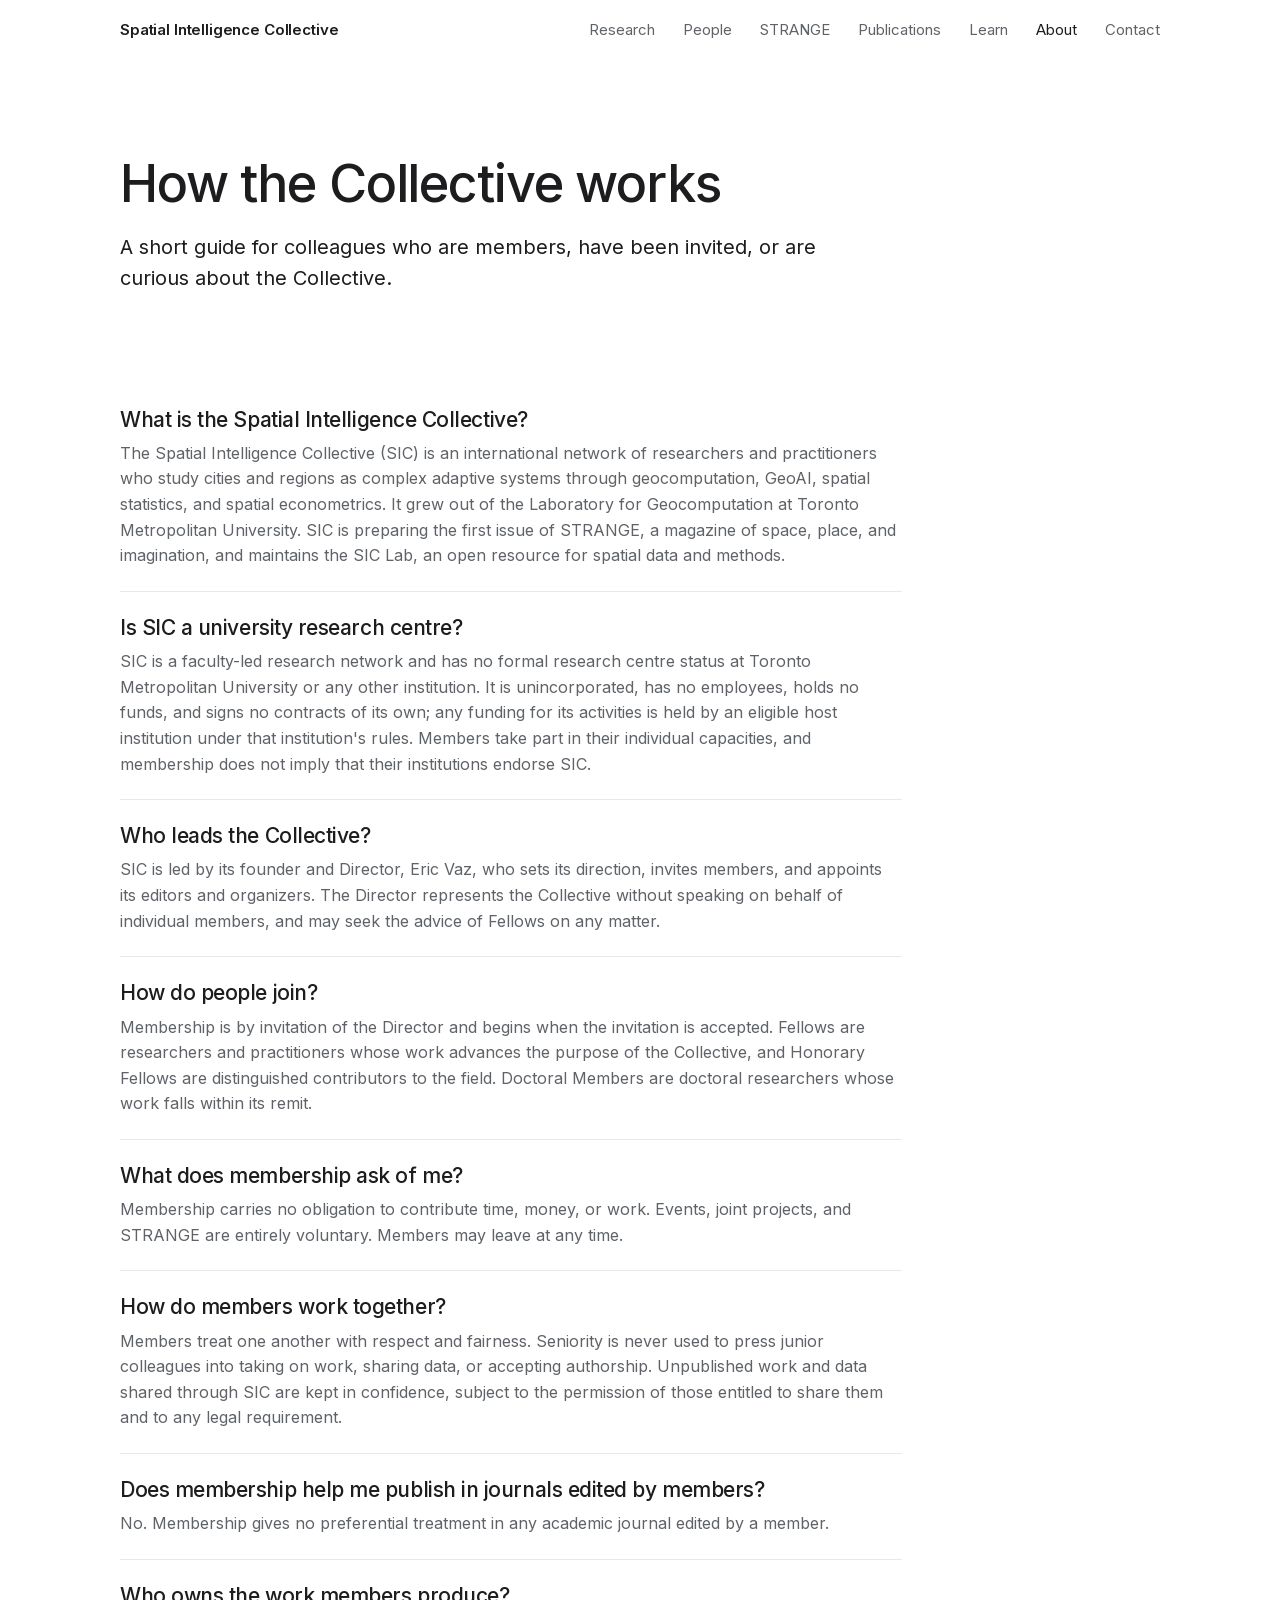
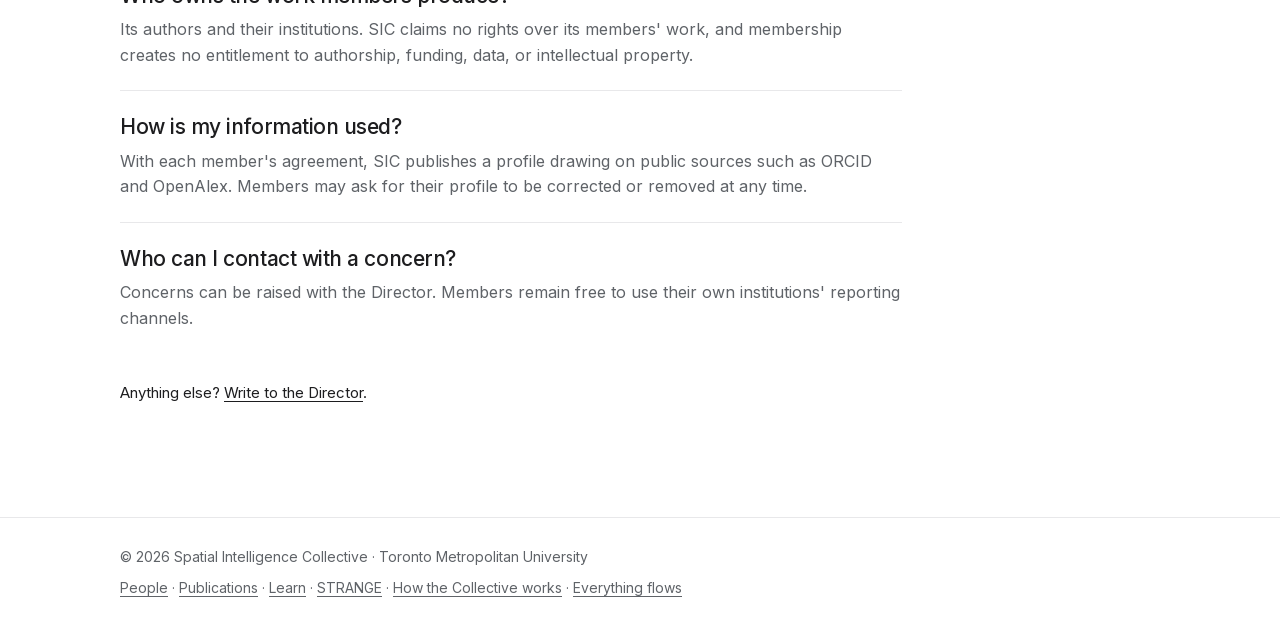
==== about/index.html @ e994dbe5 "FAQ: drop the line on STRANGE editors' own submissions" ====
<!doctype html>
<html lang="en">
<head>
<meta charset="utf-8">
<meta name="viewport" content="width=device-width,initial-scale=1,viewport-fit=cover">
<title>How the Collective works · Spatial Intelligence Collective</title>
<meta name="description" content="What the Spatial Intelligence Collective is, who leads it, how members join, and what membership does and does not ask.">
<link rel="canonical" href="https://spatialintelligence.network/about/">
<meta property="og:title" content="How the Collective works · Spatial Intelligence Collective">
<meta property="og:description" content="What the Spatial Intelligence Collective is, who leads it, how members join, and what membership does and does not ask.">
<meta property="og:type" content="website">
<meta property="og:url" content="https://spatialintelligence.network/about/">
<meta property="og:image" content="https://spatialintelligence.network/assets/art/og-sic.jpg">
<meta name="theme-color" content="#ffffff">
<link rel="preload" href="../assets/fonts/inter-latin.woff2" as="font" type="font/woff2" crossorigin>
<link rel="stylesheet" href="../assets/css/site.css?v=13">
<link rel="icon" href="data:image/svg+xml,<svg xmlns='http://www.w3.org/2000/svg' viewBox='0 0 32 32'><circle cx='16' cy='16' r='4' fill='%23111'/><circle cx='6' cy='7' r='2' fill='%23111'/><circle cx='26' cy='9' r='2' fill='%23111'/><circle cx='8' cy='26' r='2' fill='%23111'/><circle cx='25' cy='25' r='2' fill='%23111'/><g stroke='%23111' stroke-width='1' fill='none'><path d='M16 16 6 7M16 16l10-7M16 16 8 26M16 16l9 9'/></g></svg>">
<script type="application/ld+json">{"@context": "https://schema.org", "@type": "FAQPage", "url": "https://spatialintelligence.network/about/", "mainEntity": [{"@type": "Question", "name": "What is the Spatial Intelligence Collective?", "acceptedAnswer": {"@type": "Answer", "text": "The Spatial Intelligence Collective (SIC) is an international network of researchers and practitioners who study cities and regions as complex adaptive systems through geocomputation, GeoAI, spatial statistics, and spatial econometrics. It grew out of the Laboratory for Geocomputation at Toronto Metropolitan University. SIC is preparing the first issue of STRANGE, a magazine of space, place, and imagination, and maintains the SIC Lab, an open resource for spatial data and methods."}}, {"@type": "Question", "name": "Is SIC a university research centre?", "acceptedAnswer": {"@type": "Answer", "text": "SIC is a faculty-led research network and has no formal research centre status at Toronto Metropolitan University or any other institution. It is unincorporated, has no employees, holds no funds, and signs no contracts of its own; any funding for its activities is held by an eligible host institution under that institution's rules. Members take part in their individual capacities, and membership does not imply that their institutions endorse SIC."}}, {"@type": "Question", "name": "Who leads the Collective?", "acceptedAnswer": {"@type": "Answer", "text": "SIC is led by its founder and Director, Eric Vaz, who sets its direction, invites members, and appoints its editors and organizers. The Director represents the Collective without speaking on behalf of individual members, and may seek the advice of Fellows on any matter."}}, {"@type": "Question", "name": "How do people join?", "acceptedAnswer": {"@type": "Answer", "text": "Membership is by invitation of the Director and begins when the invitation is accepted. Fellows are researchers and practitioners whose work advances the purpose of the Collective, and Honorary Fellows are distinguished contributors to the field. Doctoral Members are doctoral researchers whose work falls within its remit."}}, {"@type": "Question", "name": "What does membership ask of me?", "acceptedAnswer": {"@type": "Answer", "text": "Membership carries no obligation to contribute time, money, or work. Events, joint projects, and STRANGE are entirely voluntary. Members may leave at any time."}}, {"@type": "Question", "name": "How do members work together?", "acceptedAnswer": {"@type": "Answer", "text": "Members treat one another with respect and fairness. Seniority is never used to press junior colleagues into taking on work, sharing data, or accepting authorship. Unpublished work and data shared through SIC are kept in confidence, subject to the permission of those entitled to share them and to any legal requirement."}}, {"@type": "Question", "name": "Does membership help me publish in journals edited by members?", "acceptedAnswer": {"@type": "Answer", "text": "No. Membership gives no preferential treatment in any academic journal edited by a member."}}, {"@type": "Question", "name": "Who owns the work members produce?", "acceptedAnswer": {"@type": "Answer", "text": "Its authors and their institutions. SIC claims no rights over its members' work, and membership creates no entitlement to authorship, funding, data, or intellectual property."}}, {"@type": "Question", "name": "How is my information used?", "acceptedAnswer": {"@type": "Answer", "text": "With each member's agreement, SIC publishes a profile drawing on public sources such as ORCID and OpenAlex. Members may ask for their profile to be corrected or removed at any time."}}, {"@type": "Question", "name": "Who can I contact with a concern?", "acceptedAnswer": {"@type": "Answer", "text": "Concerns can be raised with the Director. Members remain free to use their own institutions' reporting channels."}}]}</script>
</head>
<body>
<a class="skip" href="#main">Skip to content</a>

<header class="hdr">
  <div class="wrap">
    <a class="brand" href="../">Spatial Intelligence Collective</a>
    <button class="menu" aria-expanded="false" aria-controls="nav">Menu</button>
    <nav class="nav" id="nav" aria-label="Main">
      <a href="../#research">Research</a>
      <a href="../people/">People</a>
      <a href="../strange/">STRANGE</a>
      <a href="../publications/">Publications</a>
      <a href="../learn/">Learn</a>
      <a href="../about/" aria-current="page">About</a>
      <a href="../#contact">Contact</a>
    </nav>
  </div>
</header>

<main id="main">
<section class="page-head">
  <div class="wrap">
    <h1>How the Collective works</h1>
    <p class="lede">A short guide for colleagues who are members, have been invited, or are curious about the Collective.</p>
  </div>
</section>

<section id="faq">
  <div class="wrap faq"><div class="qa"><h2>What is the Spatial Intelligence Collective?</h2><p>The Spatial Intelligence Collective (SIC) is an international network of researchers and practitioners who study cities and regions as complex adaptive systems through geocomputation, GeoAI, spatial statistics, and spatial econometrics. It grew out of the Laboratory for Geocomputation at Toronto Metropolitan University. SIC is preparing the first issue of STRANGE, a magazine of space, place, and imagination, and maintains the SIC Lab, an open resource for spatial data and methods.</p></div><div class="qa"><h2>Is SIC a university research centre?</h2><p>SIC is a faculty-led research network and has no formal research centre status at Toronto Metropolitan University or any other institution. It is unincorporated, has no employees, holds no funds, and signs no contracts of its own; any funding for its activities is held by an eligible host institution under that institution&#x27;s rules. Members take part in their individual capacities, and membership does not imply that their institutions endorse SIC.</p></div><div class="qa"><h2>Who leads the Collective?</h2><p>SIC is led by its founder and Director, Eric Vaz, who sets its direction, invites members, and appoints its editors and organizers. The Director represents the Collective without speaking on behalf of individual members, and may seek the advice of Fellows on any matter.</p></div><div class="qa"><h2>How do people join?</h2><p>Membership is by invitation of the Director and begins when the invitation is accepted. Fellows are researchers and practitioners whose work advances the purpose of the Collective, and Honorary Fellows are distinguished contributors to the field. Doctoral Members are doctoral researchers whose work falls within its remit.</p></div><div class="qa"><h2>What does membership ask of me?</h2><p>Membership carries no obligation to contribute time, money, or work. Events, joint projects, and STRANGE are entirely voluntary. Members may leave at any time.</p></div><div class="qa"><h2>How do members work together?</h2><p>Members treat one another with respect and fairness. Seniority is never used to press junior colleagues into taking on work, sharing data, or accepting authorship. Unpublished work and data shared through SIC are kept in confidence, subject to the permission of those entitled to share them and to any legal requirement.</p></div><div class="qa"><h2>Does membership help me publish in journals edited by members?</h2><p>No. Membership gives no preferential treatment in any academic journal edited by a member.</p></div><div class="qa"><h2>Who owns the work members produce?</h2><p>Its authors and their institutions. SIC claims no rights over its members&#x27; work, and membership creates no entitlement to authorship, funding, data, or intellectual property.</p></div><div class="qa"><h2>How is my information used?</h2><p>With each member&#x27;s agreement, SIC publishes a profile drawing on public sources such as ORCID and OpenAlex. Members may ask for their profile to be corrected or removed at any time.</p></div><div class="qa"><h2>Who can I contact with a concern?</h2><p>Concerns can be raised with the Director. Members remain free to use their own institutions&#x27; reporting channels.</p></div>
    <p class="more">Anything else? <a href="mailto:evaz@torontomu.ca?subject=Spatial%20Intelligence%20Collective">Write to the Director</a>.</p>
  </div>
</section>
</main>

<footer class="ftr">
  <div class="wrap">
    <span>© <span id="yr">2026</span> Spatial Intelligence Collective · Toronto Metropolitan University</span>
    <span><a href="../people/">People</a> · <a href="../publications/">Publications</a> · <a href="../learn/">Learn</a> · <a href="../strange/">STRANGE</a> · <a href="../about/">How the Collective works</a> · <a href="../#flows">Everything flows</a></span>
  </div>
</footer>

<script>
document.getElementById('yr').textContent = new Date().getFullYear();
var m=document.querySelector('.menu'), nv=document.getElementById('nav'), h=document.querySelector('.hdr');
m.addEventListener('click',function(){var o=nv.classList.toggle('open');m.setAttribute('aria-expanded',o);m.textContent=o?'Close':'Menu';});
window.addEventListener('scroll',function(){h.classList.toggle('scrolled',window.scrollY>8);},{passive:true});
</script>
</body>
</html>
---- assets/css/site.css ----
/* Spatial Intelligence Collective · site styles (2026) */
@font-face{font-family:Inter;font-style:normal;font-weight:200 800;font-display:swap;
  src:url(../fonts/inter-latin.woff2) format('woff2');
  unicode-range:U+0000-00FF,U+0131,U+0152-0153,U+02BB-02BC,U+02C6,U+02DA,U+02DC,U+0304,U+0308,U+0329,U+2000-206F,U+20AC,U+2122,U+2191,U+2193,U+2212,U+2215,U+FEFF,U+FFFD}
@font-face{font-family:Inter;font-style:normal;font-weight:200 800;font-display:swap;
  src:url(../fonts/inter-latin-ext.woff2) format('woff2');
  unicode-range:U+0100-02BA,U+02BD-02C5,U+02C7-02CC,U+02CE-02D7,U+02DD-02FF,U+0304,U+0308,U+0329,U+1D00-1DBF,U+1E00-1E9F,U+1EF2-1EFF,U+2020,U+20A0-20AB,U+20AD-20C0,U+2113,U+2C60-2C7F,U+A720-A7FF}

:root{
  --bg:#fff; --ink:#1d1d1f; --muted:#5f6368; --rule:#e8e8ea; --soft:#f6f6f7;
  --paper:#f6e7cb;               /* STRANGE cover paper, used once */
  --wrap:1120px; --gutter:20px;
  --step:clamp(56px,9vw,112px);  /* vertical rhythm between sections */
}
*{box-sizing:border-box}
html{-webkit-text-size-adjust:100%;scroll-behavior:smooth;scroll-padding-top:72px}
@media (prefers-reduced-motion:reduce){html{scroll-behavior:auto}}
body{margin:0;background:var(--bg);color:var(--ink);
  font:400 17px/1.6 Inter,system-ui,-apple-system,"Segoe UI",Arial,sans-serif;
  font-feature-settings:"cv11","ss01";-webkit-font-smoothing:antialiased;text-rendering:optimizeLegibility}
img{max-width:100%;height:auto;display:block}
a{color:inherit;text-decoration-thickness:1px;text-underline-offset:3px}
a:hover{text-decoration-color:var(--muted)}
:focus-visible{outline:2px solid var(--ink);outline-offset:3px;border-radius:2px}
.wrap{max-width:var(--wrap);margin:0 auto;padding:0 var(--gutter)}
@media (min-width:760px){:root{--gutter:40px}}
.skip{position:absolute;left:-9999px}
.skip:focus{left:var(--gutter);top:12px;background:#fff;padding:8px 12px;z-index:20}

/* header */
.hdr{position:sticky;top:0;z-index:10;background:rgba(255,255,255,.88);
  -webkit-backdrop-filter:saturate(1.4) blur(12px);backdrop-filter:saturate(1.4) blur(12px);
  border-bottom:1px solid transparent;transition:border-color .2s}
.hdr.scrolled{border-bottom-color:var(--rule)}
.hdr .wrap{display:flex;align-items:center;justify-content:space-between;height:60px}
.brand{font-weight:600;font-size:15px;letter-spacing:-.01em;text-decoration:none;white-space:nowrap}
.nav{display:flex;gap:28px;font-size:15px}
.nav a{text-decoration:none;color:var(--muted)}
.nav a:hover,.nav a[aria-current]{color:var(--ink)}
.menu{display:none;background:none;border:0;font:inherit;font-size:15px;padding:8px 0;color:var(--ink);cursor:pointer}
@media (max-width:759px){
  .menu{display:block}
  .nav{display:none;position:absolute;left:0;right:0;top:60px;background:#fff;
    flex-direction:column;gap:0;padding:8px var(--gutter) 16px;border-bottom:1px solid var(--rule)}
  .nav.open{display:flex}
  .nav a{padding:12px 0;font-size:17px;color:var(--ink);border-top:1px solid var(--rule)}
  .nav a:first-child{border-top:0}
}

/* sections */
section{padding:var(--step) 0 0}
.label{margin:0 0 20px;font-size:13px;font-weight:500;color:var(--muted);letter-spacing:.01em}
h1,h2,h3{font-weight:500;letter-spacing:-.022em;margin:0}
h2{font-size:clamp(26px,4vw,34px);line-height:1.15;margin-bottom:28px;max-width:22ch}
.lede{font-size:clamp(17px,2.2vw,20px);line-height:1.55;color:var(--ink);max-width:38em;margin:0}
.muted{color:var(--muted)}

/* intro */
.intro{padding-top:clamp(48px,10vw,120px)}
.intro h1{font-size:clamp(36px,7vw,64px);line-height:1.04;max-width:14ch;margin-bottom:24px}
.intro .lede{color:var(--muted)}
.facts{display:flex;flex-wrap:wrap;gap:8px 28px;margin:28px 0 0;padding:0;list-style:none;font-size:15px}
.facts b{font-weight:600}
.cta{display:flex;flex-wrap:wrap;gap:12px;margin-top:32px}
.btn{display:inline-block;padding:11px 18px;border:1px solid var(--ink);border-radius:999px;
  font-size:15px;text-decoration:none;line-height:1}
.btn.solid{background:var(--ink);color:#fff}
.btn:hover{opacity:.82}

/* rows: label column + text column */
.rows{border-top:1px solid var(--rule);margin:0;padding:0;list-style:none}
.rows>li{border-bottom:1px solid var(--rule);padding:18px 0;display:grid;gap:4px}
.rows .k{font-weight:500}
.rows .v{color:var(--muted);margin:0}
.rows a.row{text-decoration:none;display:grid;gap:4px}
.rows a.row:hover .k{text-decoration:underline;text-underline-offset:3px}
.tag{display:inline-block;margin-left:8px;font-size:12px;font-weight:500;color:var(--muted);
  border:1px solid var(--rule);border-radius:999px;padding:1px 8px;vertical-align:2px}
@media (min-width:760px){
  .rows>li,.rows a.row{grid-template-columns:minmax(180px,1fr) 2fr;gap:24px;align-items:baseline}
  .rows a.row{grid-column:1/-1}
}
.more{margin:20px 0 0;font-size:15px}

/* dated rows (work, news, data) */
.dated>li{grid-template-columns:56px 1fr}
.dated .y{color:var(--muted);font-variant-numeric:tabular-nums;font-size:15px;padding-top:1px}
.dated .meta{display:block;color:var(--muted);font-size:15px;margin-top:2px}
@media (min-width:760px){.dated>li{grid-template-columns:72px 1fr}}

/* people */
.reach{margin:-8px 0 16px}
.reach-lede{color:var(--muted);font-size:clamp(16px,2vw,18px);margin:0 0 40px}
.group{margin:0 0 24px}
.group:last-child{margin-bottom:0}
.group h3{font-size:15px;font-weight:500;color:var(--muted);margin:0 0 12px;letter-spacing:0}
.people{display:grid;grid-template-columns:1fr;gap:0;margin:0;padding:0;list-style:none;border-top:1px solid var(--rule)}
.people li{padding:14px 0;border-bottom:1px solid var(--rule)}
.people .n{font-weight:500;display:block}
.people .a{color:var(--muted);font-size:15px;display:block}
.people .d{color:var(--muted);font-size:15px;display:block;margin-top:6px;max-width:36em}
@media (min-width:640px){.people.cols{grid-template-columns:1fr 1fr;column-gap:32px}}
@media (min-width:1000px){.people.cols{grid-template-columns:1fr 1fr 1fr}}
.s-body{container-type:inline-size}
@container (min-width:480px){.people.cols2{grid-template-columns:1fr 1fr;column-gap:28px}}

/* STRANGE */
.strange-band{background:var(--soft);margin-top:var(--step);padding:var(--step) 0}
.strange{display:grid;gap:36px;align-items:start}
.wordmark{width:min(300px,72vw);color:#1c1a16;margin:0 0 6px}
.tagline{font-family:"Bodoni Moda","Didot","Bodoni 72",Georgia,serif;font-style:italic;font-size:18px;margin:0 0 24px;color:#1c1a16}
.strange .lede{margin-bottom:20px}
.issue{margin:0}
.issue img{width:100%;max-width:420px;box-shadow:0 1px 2px rgba(0,0,0,.06),0 12px 32px rgba(0,0,0,.08)}
.issue figcaption{margin-top:14px;font-size:15px}
.issue figcaption b{font-weight:600}
.status{display:inline-block;margin-left:8px;font-size:12px;font-weight:500;border:1px solid #c9c9cc;border-radius:999px;padding:1px 8px;color:var(--muted);vertical-align:1px}
.archive{display:grid;grid-template-columns:1fr 1fr;gap:20px;margin:48px 0 0;padding:0;list-style:none}
.archive:empty{display:none}
.archive a{text-decoration:none;font-size:14px}
.archive img{margin-bottom:8px}
.strange{grid-template-areas:"head" "cover" "body";gap:28px}
.s-head{grid-area:head}.s-head .tagline{margin-bottom:0}
.issue{grid-area:cover}
.s-body{grid-area:body}
.issue img{max-width:min(420px,72vw)}
.masthead{border-top:0}
.sub{font-size:13px;font-weight:500;color:var(--muted);margin:20px 0 4px;letter-spacing:.01em}
.note{font-size:15px;color:var(--muted);margin:14px 0 0}
@media (min-width:760px){
  .strange{grid-template-columns:minmax(260px,420px) 1fr;grid-template-areas:"cover head" "cover body";grid-template-rows:auto 1fr;column-gap:64px;row-gap:24px}
  .issue img{max-width:420px}
  .archive{grid-template-columns:repeat(4,1fr)}
}

/* folds: collapsible groups on phones, always open on wide screens */
.fold>summary{list-style:none;cursor:pointer;display:flex;align-items:center;justify-content:space-between;
  padding:14px 0;border-top:1px solid var(--rule);-webkit-tap-highlight-color:transparent}
.fold>summary::-webkit-details-marker{display:none}
.fold>summary h3{margin:0}
.fold>summary::after{content:"";width:9px;height:9px;border-right:1.5px solid var(--muted);border-bottom:1.5px solid var(--muted);
  transform:rotate(45deg);margin:-4px 4px 0 12px;transition:transform .2s}
.fold[open]>summary::after{transform:rotate(-135deg);margin-top:4px}
.fold .c{font-weight:400;color:var(--muted);margin-left:6px;font-size:14px}
.fold[open]>summary{border-bottom:0}
.fold:last-of-type:not([open])>summary{border-bottom:1px solid var(--rule)}
.s-body .fold>.lede{margin:0 0 16px}
.group.fold{margin-bottom:0}
.group.fold[open]{margin-bottom:28px}
@media (min-width:760px){
  .fold>summary{cursor:default;border-top:0;padding:0 0 12px}
  .fold>summary::after{display:none}
  .group,.group.fold,.group.fold[open]{margin-bottom:40px}
  .s-body .fold>summary{display:none}
  .s-body .fold+.fold{margin-top:4px}
  .fold:last-of-type:not([open])>summary{border-bottom:0}
}


/* everything flows: books and music */
.flows-lede{color:var(--muted);margin-bottom:32px}
.picks{display:grid;grid-template-columns:1fr 1fr;gap:28px 18px;margin:0;padding:0;list-style:none}
.pick h3{font-size:16px;line-height:1.3;margin:4px 0 2px;letter-spacing:-.01em}
.pick p{margin:0}
.pick .kind{font-size:12px;font-weight:500;color:var(--muted);letter-spacing:.06em;text-transform:uppercase;margin-top:14px}
.pick .by{font-size:14px;color:var(--muted);line-height:1.45}
.pick .from{font-size:13px;color:var(--muted);margin-top:8px;font-style:italic}
.cover{margin:0;aspect-ratio:1/1;background:var(--soft);border-radius:6px;display:flex;align-items:center;justify-content:center;padding:14px;overflow:hidden}
.cover img{max-height:100%;width:auto;box-shadow:0 1px 2px rgba(0,0,0,.08),0 10px 24px rgba(0,0,0,.12);border-radius:2px;transition:transform .3s ease}
.cover.album img{width:100%;height:auto}
.pick:hover .cover img{transform:translateY(-3px)}
@media (prefers-reduced-motion:reduce){.cover img{transition:none}.pick:hover .cover img{transform:none}}
@media (min-width:760px){.picks{grid-template-columns:repeat(4,1fr);gap:40px 28px}.cover{padding:20px}}

/* contact & footer */
.contact{display:grid;gap:24px}
.contact p{margin:0}
@media (min-width:760px){.contact{grid-template-columns:1fr 1fr 1fr}}
.links{display:flex;flex-wrap:wrap;gap:6px 18px;margin:0;padding:0;list-style:none}
.ftr{margin-top:var(--step);padding:28px 0 40px;border-top:1px solid var(--rule);font-size:14px;color:var(--muted)}
.ftr .wrap{display:flex;flex-wrap:wrap;justify-content:space-between;gap:8px 24px}
.ftr a{color:inherit}

/* publications page */
.page-head{padding-top:clamp(40px,8vw,96px)}
.page-head h1{font-size:clamp(34px,6vw,52px);line-height:1.05;margin-bottom:20px}
.metrics{display:flex;flex-wrap:wrap;gap:8px 28px;margin:24px 0 0;padding:0;list-style:none;font-size:15px}
.metrics b{font-weight:600}
.filters{display:flex;flex-wrap:wrap;gap:8px;margin:0 0 16px}
.filters button{font:inherit;font-size:14px;padding:7px 14px;border-radius:999px;border:1px solid var(--rule);background:#fff;color:var(--ink);cursor:pointer}
.filters button[aria-pressed="true"]{background:var(--ink);border-color:var(--ink);color:#fff}
.search{width:100%;font:inherit;font-size:16px;padding:12px 14px;border:1px solid var(--rule);border-radius:10px;margin:0 0 8px;background:#fff;color:var(--ink)}
.count{font-size:14px;color:var(--muted);margin:8px 0 12px}
.list{border-top:1px solid var(--rule)}
.pub{display:grid;grid-template-columns:56px 1fr;gap:4px;padding:14px 0;border-bottom:1px solid var(--rule)}
.pub .y{color:var(--muted);font-size:15px;font-variant-numeric:tabular-nums}
.pub .t{font-weight:500}
.pub .a{color:var(--muted);font-size:15px}
@media (min-width:760px){.pub{grid-template-columns:72px 1fr}}
.books{display:grid;grid-template-columns:1fr 1fr;gap:24px 20px}
.book{text-decoration:none;font-size:14px}
.book img{margin-bottom:10px;border:1px solid var(--rule)}
.book h3{font-size:15px;line-height:1.3;margin:0 0 4px;letter-spacing:-.01em}
.book span{display:block;color:var(--muted)}
@media (min-width:760px){.books{grid-template-columns:repeat(4,1fr)}}
/* people directory and members' records */
.people a.n{text-decoration:none}
.people a.n:hover,.people .n a:hover{text-decoration:underline}
.people .n a{text-decoration:none}
.people .tag{margin-left:6px;vertical-align:1px}
.plinks{display:block;font-size:14px;margin-top:6px;color:var(--muted)}
.plinks a{color:var(--ink)}
.people li[id]{scroll-margin-top:80px}
.people .d{margin:8px 0 0}

/* publications: provenance, method note, tools */
.prov{font-size:14px;color:var(--muted);margin:14px 0 0;max-width:46em}
.method{margin:14px 0 0;max-width:46em;font-size:15px;color:var(--muted)}
.method summary{cursor:pointer;color:var(--ink);font-size:14px}
.method p{margin:10px 0 0}
.tools{display:grid;gap:8px;margin:0 0 8px}
@media (min-width:760px){.tools{grid-template-columns:minmax(220px,280px) 1fr;align-items:end}}
.pick-m{display:grid;gap:4px;font-size:13px;color:var(--muted)}
.pick-m select{font:inherit;font-size:16px;padding:11px 12px;border:1px solid var(--rule);border-radius:10px;background:#fff;color:var(--ink)}
.tools .search{margin:0}
.pub .t a{text-decoration:none}
.pub .t a:hover{text-decoration:underline}
.pub .fellows{color:var(--ink);font-size:14px;margin-top:2px}
.pub .fellows a{text-decoration:none}
.pub .fellows a:hover{text-decoration:underline}
.pub[hidden]{display:none}
#together h2,#records h2,#director h2{max-width:none}

/* STRANGE page */
.strange-page{margin-top:0}
.strange-page h1{margin:0}
#masthead .sub{margin-top:28px}

/* learn page */
code{font-size:.9em;overflow-wrap:anywhere;word-break:break-word}
#learn .cta,.page-head .cta{margin-top:28px}

/* network map */
.netmap-fig{margin:36px 0 0}
.netmap{display:block;width:100%;height:auto}
.nm-land{fill:#efeff1}
.nm-arcs path{fill:none;stroke:var(--ink);stroke-width:.8;stroke-opacity:.32;vector-effect:non-scaling-stroke}
.nm-dot{fill:var(--ink)}
.nm-ring{fill:none;stroke:var(--ink);stroke-width:1;stroke-opacity:.45;vector-effect:non-scaling-stroke}
.nm-site:hover .nm-dot{fill:#000}
.nm-label{font:500 13px Inter,system-ui,sans-serif;fill:var(--muted);paint-order:stroke;stroke:#fff;stroke-width:3px;stroke-linejoin:round}
.nm-label.nm-hub{fill:var(--ink);font-weight:600}
.netmap-fig figcaption{font-size:14px;color:var(--muted);margin-top:12px}
.nm-lead{stroke:var(--muted);stroke-width:.6;stroke-opacity:.6;vector-effect:non-scaling-stroke}

.faq .qa{max-width:46em;padding:22px 0;border-top:1px solid var(--rule)}
.faq .qa:first-child{border-top:0;padding-top:0}
.faq .qa h2{font-size:clamp(18px,2.4vw,21px);line-height:1.3;max-width:none;margin:0 0 8px}
.faq .qa p{margin:0;font-size:16px;line-height:1.6;color:var(--muted)}
.faq .more{margin-top:28px}
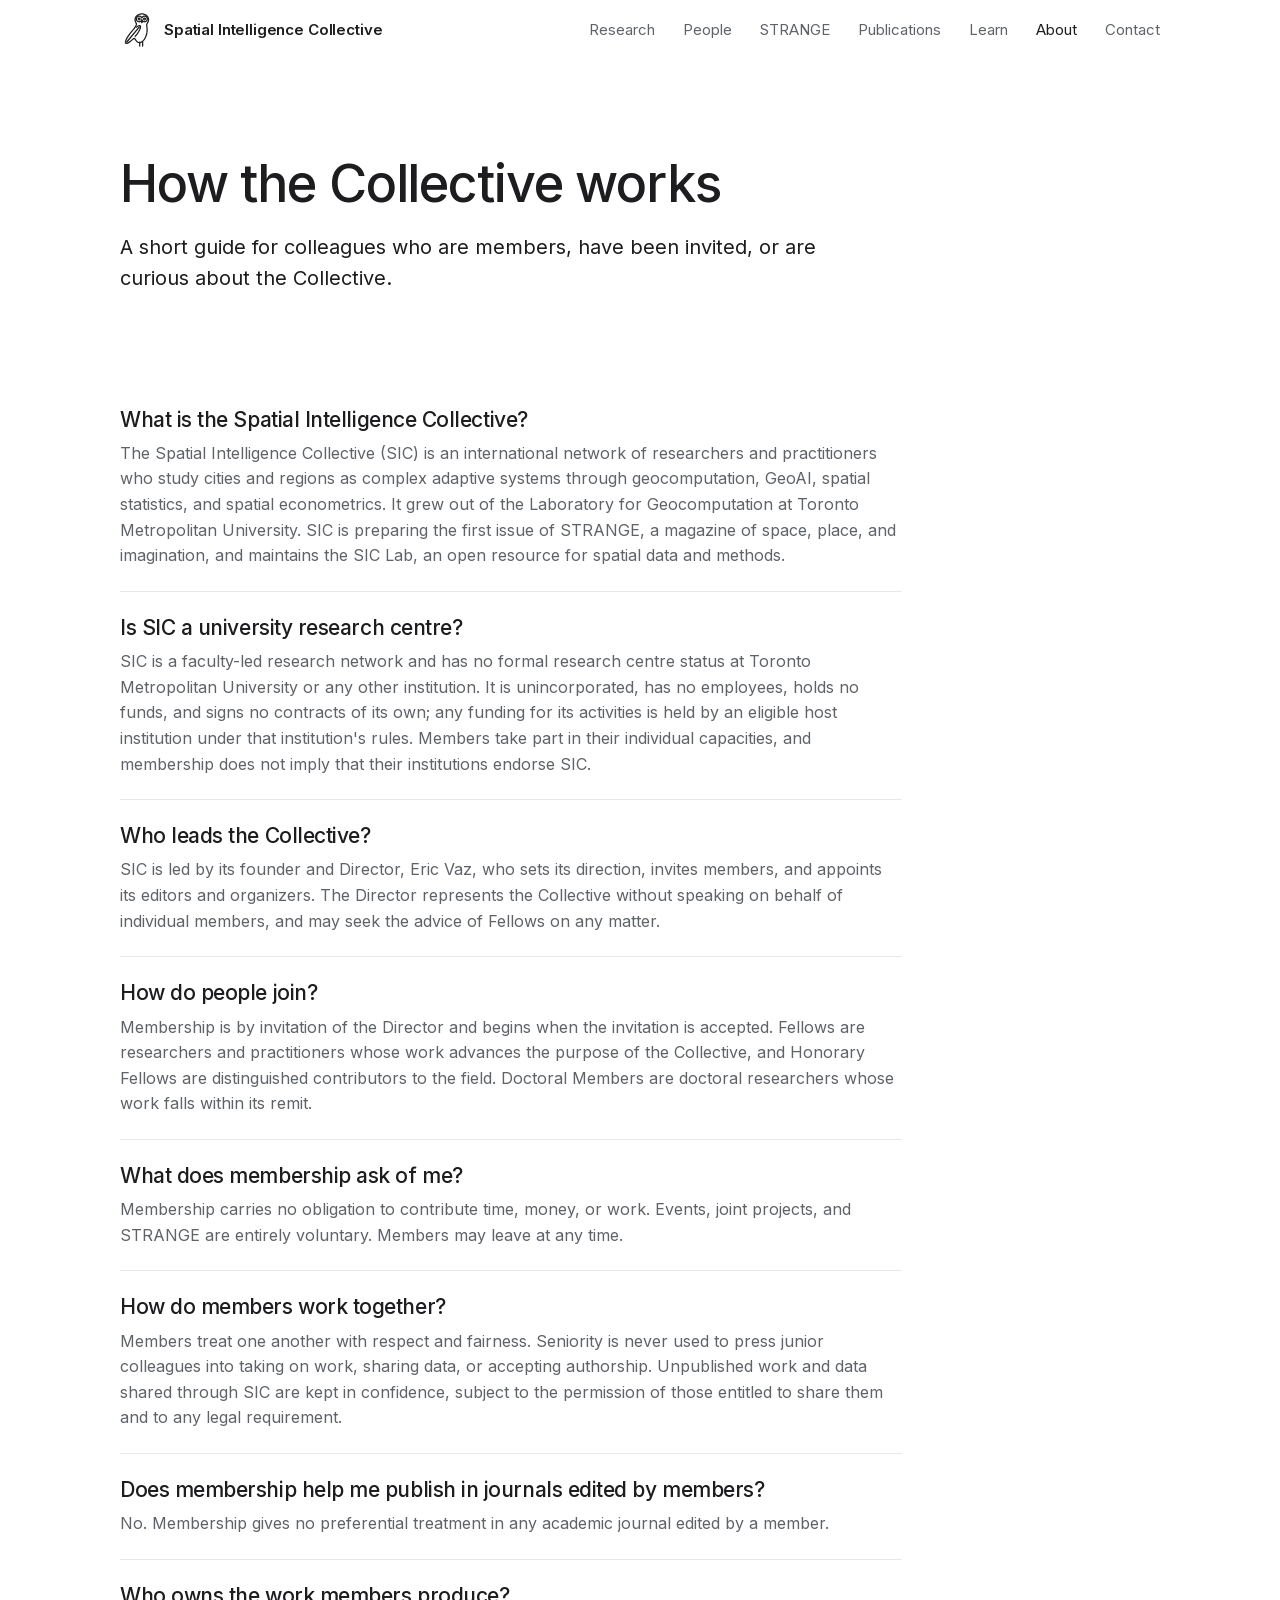
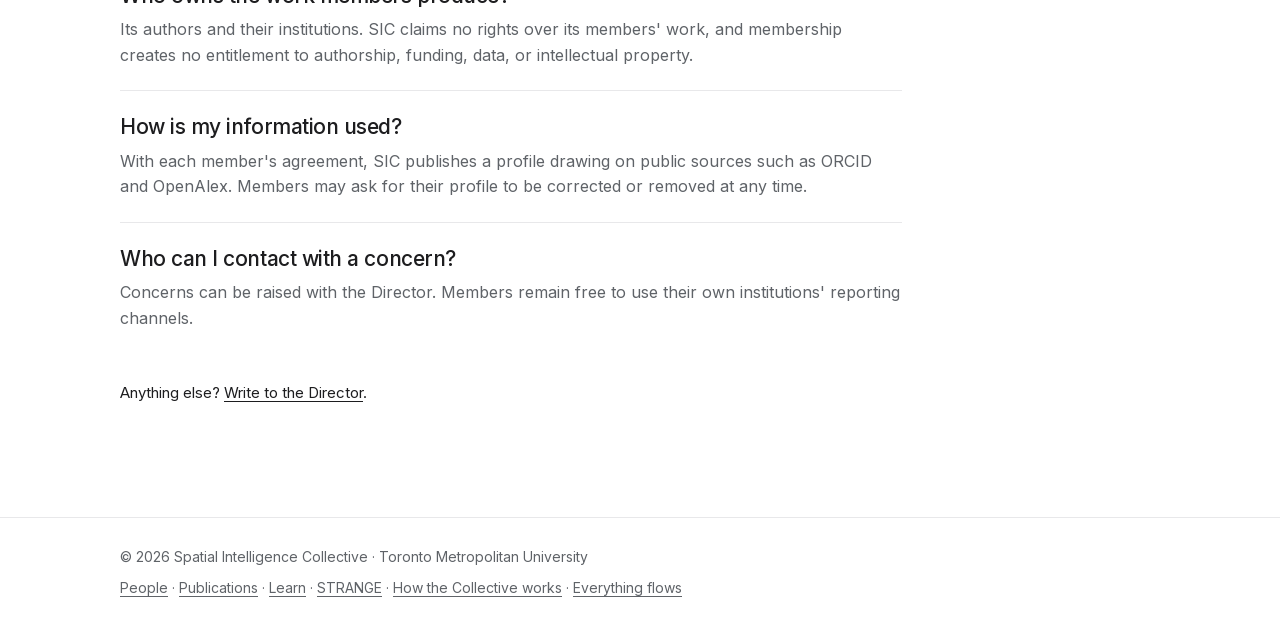
==== commit 3177598a: "Add the isoline owl mark to the header, favicon and organization logo" ====
--- a/about/index.html
+++ b/about/index.html
@@ -13,8 +13,8 @@
 <meta property="og:image" content="https://spatialintelligence.network/assets/art/og-sic.jpg">
 <meta name="theme-color" content="#ffffff">
 <link rel="preload" href="../assets/fonts/inter-latin.woff2" as="font" type="font/woff2" crossorigin>
-<link rel="stylesheet" href="../assets/css/site.css?v=13">
-<link rel="icon" href="data:image/svg+xml,<svg xmlns='http://www.w3.org/2000/svg' viewBox='0 0 32 32'><circle cx='16' cy='16' r='4' fill='%23111'/><circle cx='6' cy='7' r='2' fill='%23111'/><circle cx='26' cy='9' r='2' fill='%23111'/><circle cx='8' cy='26' r='2' fill='%23111'/><circle cx='25' cy='25' r='2' fill='%23111'/><g stroke='%23111' stroke-width='1' fill='none'><path d='M16 16 6 7M16 16l10-7M16 16 8 26M16 16l9 9'/></g></svg>">
+<link rel="stylesheet" href="../assets/css/site.css?v=14">
+<link rel="icon" href="data:image/svg+xml,<svg xmlns='http://www.w3.org/2000/svg' viewBox='124 109 649 649' fill='none' stroke='%23111' stroke-width='24.0' stroke-linecap='round' stroke-linejoin='round'><path d='M534.0 127.0 L558.0 127.9 L581.0 132.4 L603.0 140.6 L623.0 152.2 L640.0 166.6 L653.1 183.0 L662.4 201.0 L667.8 221.0 L668.8 242.0 L664.8 264.0 L657.0 283.9 L638.7 318.0 L634.3 334.0 L634.3 349.0 L640.1 394.0 L641.8 424.0 L640.7 456.0 L636.5 489.0 L630.9 515.0 L623.5 540.0 L614.4 564.0 L604.0 585.8 L585.0 616.3 L563.0 641.5 L540.0 659.3 L528.0 665.6 L516.0 669.9 L501.0 672.6 L486.0 672.1 L472.0 668.6 L458.4 662.0 L447.0 653.6 L435.7 642.0 L406.0 600.0 L400.0 595.8 L394.0 594.9 L386.0 597.5 L377.0 603.3 L321.0 650.8 L287.0 674.8 L271.0 683.2 L258.0 687.9 L247.0 689.5 L238.0 687.6 L232.5 683.0 L229.1 675.0 L228.4 665.0 L230.0 653.0 L240.1 622.0 L258.5 585.0 L280.6 549.0 L306.8 512.0 L333.0 478.8 L381.7 421.0 L399.2 398.0 L421.8 363.0 L435.0 337.0 L437.8 325.0 L436.9 314.0 L417.8 270.0 L414.1 257.0 L412.1 244.0 L411.9 230.0 L413.6 217.0 L417.3 204.0 L423.0 191.0 L431.2 178.0 L442.0 165.4 L454.0 154.9 L468.0 145.6 L483.0 138.2 L499.0 132.6 L516.0 128.8 L534.0 127.0'/><path d='M254.2 662.5 L489.8 377.5'/><path d='M436.0 379.3 L455.0 366.4 L471.0 357.7 L484.0 352.6 L497.0 350.5 L505.2 352.0 L512.2 358.0 L515.2 367.0 L515.0 381.1 L510.2 401.0 L503.0 420.0 L481.5 462.0 L449.6 511.0 L414.0 557.1'/><path d='M480.0 168.9 L489.0 168.0 L499.0 168.8 L508.0 171.1 L517.0 175.2 L525.0 180.9 L532.0 188.0 L537.3 196.0 L541.0 204.3 L545.8 194.0 L552.7 185.0 L561.0 177.8 L571.0 172.3 L582.0 168.9 L593.0 168.0 L604.0 169.4 L615.0 173.1 L624.0 178.5 L632.0 185.7 L638.2 194.0 L642.9 204.0 L645.4 214.0 L645.9 225.0 L644.4 235.0 L640.9 245.0 L634.0 256.0 L624.0 265.5 L613.0 271.7 L600.0 275.4 L590.0 276.0 L581.0 274.9 L564.0 268.2 L550.0 256.0 L544.7 248.0 L541.0 239.7 L536.2 250.0 L529.3 259.0 L521.0 266.2 L511.0 271.7 L500.0 275.1 L489.0 276.0 L478.0 274.6 L467.0 270.9 L453.0 261.3 L442.7 248.0 L436.9 232.0 L436.5 215.0 L441.1 199.0 L450.7 185.0 L464.0 174.7 L480.0 168.9'/><path d='M485.0 206.0 L492.0 205.3 L498.0 207.2 L503.0 211.4 L506.0 217.0 L506.7 224.0 L504.8 230.0 L500.6 235.0 L495.0 238.0 L488.0 238.7 L482.0 236.8 L477.0 232.6 L474.0 227.0 L473.3 220.0 L475.2 214.0 L479.4 209.0 L485.0 206.0'/><path d='M587.0 206.0 L594.0 205.3 L600.0 207.2 L605.0 211.4 L608.0 217.0 L608.7 224.0 L606.8 230.0 L602.6 235.0 L597.0 238.0 L590.0 238.7 L584.0 236.8 L579.0 232.6 L576.0 227.0 L575.3 220.0 L577.2 214.0 L581.4 209.0 L587.0 206.0'/><path d='M541.0 242.0 L554.0 268.0 L541.0 294.0 L528.0 268.0 L541.0 242.0'/><path d='M500.0 664.0 L500.0 740.0'/><path d='M556.0 664.0 L556.0 740.0'/></svg>">
 <script type="application/ld+json">{"@context": "https://schema.org", "@type": "FAQPage", "url": "https://spatialintelligence.network/about/", "mainEntity": [{"@type": "Question", "name": "What is the Spatial Intelligence Collective?", "acceptedAnswer": {"@type": "Answer", "text": "The Spatial Intelligence Collective (SIC) is an international network of researchers and practitioners who study cities and regions as complex adaptive systems through geocomputation, GeoAI, spatial statistics, and spatial econometrics. It grew out of the Laboratory for Geocomputation at Toronto Metropolitan University. SIC is preparing the first issue of STRANGE, a magazine of space, place, and imagination, and maintains the SIC Lab, an open resource for spatial data and methods."}}, {"@type": "Question", "name": "Is SIC a university research centre?", "acceptedAnswer": {"@type": "Answer", "text": "SIC is a faculty-led research network and has no formal research centre status at Toronto Metropolitan University or any other institution. It is unincorporated, has no employees, holds no funds, and signs no contracts of its own; any funding for its activities is held by an eligible host institution under that institution's rules. Members take part in their individual capacities, and membership does not imply that their institutions endorse SIC."}}, {"@type": "Question", "name": "Who leads the Collective?", "acceptedAnswer": {"@type": "Answer", "text": "SIC is led by its founder and Director, Eric Vaz, who sets its direction, invites members, and appoints its editors and organizers. The Director represents the Collective without speaking on behalf of individual members, and may seek the advice of Fellows on any matter."}}, {"@type": "Question", "name": "How do people join?", "acceptedAnswer": {"@type": "Answer", "text": "Membership is by invitation of the Director and begins when the invitation is accepted. Fellows are researchers and practitioners whose work advances the purpose of the Collective, and Honorary Fellows are distinguished contributors to the field. Doctoral Members are doctoral researchers whose work falls within its remit."}}, {"@type": "Question", "name": "What does membership ask of me?", "acceptedAnswer": {"@type": "Answer", "text": "Membership carries no obligation to contribute time, money, or work. Events, joint projects, and STRANGE are entirely voluntary. Members may leave at any time."}}, {"@type": "Question", "name": "How do members work together?", "acceptedAnswer": {"@type": "Answer", "text": "Members treat one another with respect and fairness. Seniority is never used to press junior colleagues into taking on work, sharing data, or accepting authorship. Unpublished work and data shared through SIC are kept in confidence, subject to the permission of those entitled to share them and to any legal requirement."}}, {"@type": "Question", "name": "Does membership help me publish in journals edited by members?", "acceptedAnswer": {"@type": "Answer", "text": "No. Membership gives no preferential treatment in any academic journal edited by a member."}}, {"@type": "Question", "name": "Who owns the work members produce?", "acceptedAnswer": {"@type": "Answer", "text": "Its authors and their institutions. SIC claims no rights over its members' work, and membership creates no entitlement to authorship, funding, data, or intellectual property."}}, {"@type": "Question", "name": "How is my information used?", "acceptedAnswer": {"@type": "Answer", "text": "With each member's agreement, SIC publishes a profile drawing on public sources such as ORCID and OpenAlex. Members may ask for their profile to be corrected or removed at any time."}}, {"@type": "Question", "name": "Who can I contact with a concern?", "acceptedAnswer": {"@type": "Answer", "text": "Concerns can be raised with the Director. Members remain free to use their own institutions' reporting channels."}}]}</script>
 </head>
 <body>
@@ -22,7 +22,7 @@
 
 <header class="hdr">
   <div class="wrap">
-    <a class="brand" href="../">Spatial Intelligence Collective</a>
+    <a class="brand" href="../"><svg class="brand-owl" viewBox="124 109 649 649" fill="none" stroke="currentColor" stroke-width="24.0" stroke-linecap="round" stroke-linejoin="round" aria-hidden="true" focusable="false"><path d="M534.0 127.0 L558.0 127.9 L581.0 132.4 L603.0 140.6 L623.0 152.2 L640.0 166.6 L653.1 183.0 L662.4 201.0 L667.8 221.0 L668.8 242.0 L664.8 264.0 L657.0 283.9 L638.7 318.0 L634.3 334.0 L634.3 349.0 L640.1 394.0 L641.8 424.0 L640.7 456.0 L636.5 489.0 L630.9 515.0 L623.5 540.0 L614.4 564.0 L604.0 585.8 L585.0 616.3 L563.0 641.5 L540.0 659.3 L528.0 665.6 L516.0 669.9 L501.0 672.6 L486.0 672.1 L472.0 668.6 L458.4 662.0 L447.0 653.6 L435.7 642.0 L406.0 600.0 L400.0 595.8 L394.0 594.9 L386.0 597.5 L377.0 603.3 L321.0 650.8 L287.0 674.8 L271.0 683.2 L258.0 687.9 L247.0 689.5 L238.0 687.6 L232.5 683.0 L229.1 675.0 L228.4 665.0 L230.0 653.0 L240.1 622.0 L258.5 585.0 L280.6 549.0 L306.8 512.0 L333.0 478.8 L381.7 421.0 L399.2 398.0 L421.8 363.0 L435.0 337.0 L437.8 325.0 L436.9 314.0 L417.8 270.0 L414.1 257.0 L412.1 244.0 L411.9 230.0 L413.6 217.0 L417.3 204.0 L423.0 191.0 L431.2 178.0 L442.0 165.4 L454.0 154.9 L468.0 145.6 L483.0 138.2 L499.0 132.6 L516.0 128.8 L534.0 127.0"/><path d="M254.2 662.5 L489.8 377.5"/><path d="M436.0 379.3 L455.0 366.4 L471.0 357.7 L484.0 352.6 L497.0 350.5 L505.2 352.0 L512.2 358.0 L515.2 367.0 L515.0 381.1 L510.2 401.0 L503.0 420.0 L481.5 462.0 L449.6 511.0 L414.0 557.1"/><path d="M480.0 168.9 L489.0 168.0 L499.0 168.8 L508.0 171.1 L517.0 175.2 L525.0 180.9 L532.0 188.0 L537.3 196.0 L541.0 204.3 L545.8 194.0 L552.7 185.0 L561.0 177.8 L571.0 172.3 L582.0 168.9 L593.0 168.0 L604.0 169.4 L615.0 173.1 L624.0 178.5 L632.0 185.7 L638.2 194.0 L642.9 204.0 L645.4 214.0 L645.9 225.0 L644.4 235.0 L640.9 245.0 L634.0 256.0 L624.0 265.5 L613.0 271.7 L600.0 275.4 L590.0 276.0 L581.0 274.9 L564.0 268.2 L550.0 256.0 L544.7 248.0 L541.0 239.7 L536.2 250.0 L529.3 259.0 L521.0 266.2 L511.0 271.7 L500.0 275.1 L489.0 276.0 L478.0 274.6 L467.0 270.9 L453.0 261.3 L442.7 248.0 L436.9 232.0 L436.5 215.0 L441.1 199.0 L450.7 185.0 L464.0 174.7 L480.0 168.9"/><path d="M485.0 206.0 L492.0 205.3 L498.0 207.2 L503.0 211.4 L506.0 217.0 L506.7 224.0 L504.8 230.0 L500.6 235.0 L495.0 238.0 L488.0 238.7 L482.0 236.8 L477.0 232.6 L474.0 227.0 L473.3 220.0 L475.2 214.0 L479.4 209.0 L485.0 206.0"/><path d="M587.0 206.0 L594.0 205.3 L600.0 207.2 L605.0 211.4 L608.0 217.0 L608.7 224.0 L606.8 230.0 L602.6 235.0 L597.0 238.0 L590.0 238.7 L584.0 236.8 L579.0 232.6 L576.0 227.0 L575.3 220.0 L577.2 214.0 L581.4 209.0 L587.0 206.0"/><path d="M541.0 242.0 L554.0 268.0 L541.0 294.0 L528.0 268.0 L541.0 242.0"/><path d="M500.0 664.0 L500.0 740.0"/><path d="M556.0 664.0 L556.0 740.0"/></svg><span>Spatial Intelligence Collective</span></a>
     <button class="menu" aria-expanded="false" aria-controls="nav">Menu</button>
     <nav class="nav" id="nav" aria-label="Main">
       <a href="../#research">Research</a>
--- a/assets/css/site.css
+++ b/assets/css/site.css
@@ -33,7 +33,7 @@
   border-bottom:1px solid transparent;transition:border-color .2s}
 .hdr.scrolled{border-bottom-color:var(--rule)}
 .hdr .wrap{display:flex;align-items:center;justify-content:space-between;height:60px}
-.brand{font-weight:600;font-size:15px;letter-spacing:-.01em;text-decoration:none;white-space:nowrap}
+.brand{font-weight:600;font-size:15px;letter-spacing:-.01em;text-decoration:none;white-space:nowrap;display:inline-flex;align-items:center;gap:10px}.brand-owl{width:34px;height:34px;flex:none;margin:-6px 0}
 .nav{display:flex;gap:28px;font-size:15px}
 .nav a{text-decoration:none;color:var(--muted)}
 .nav a:hover,.nav a[aria-current]{color:var(--ink)}
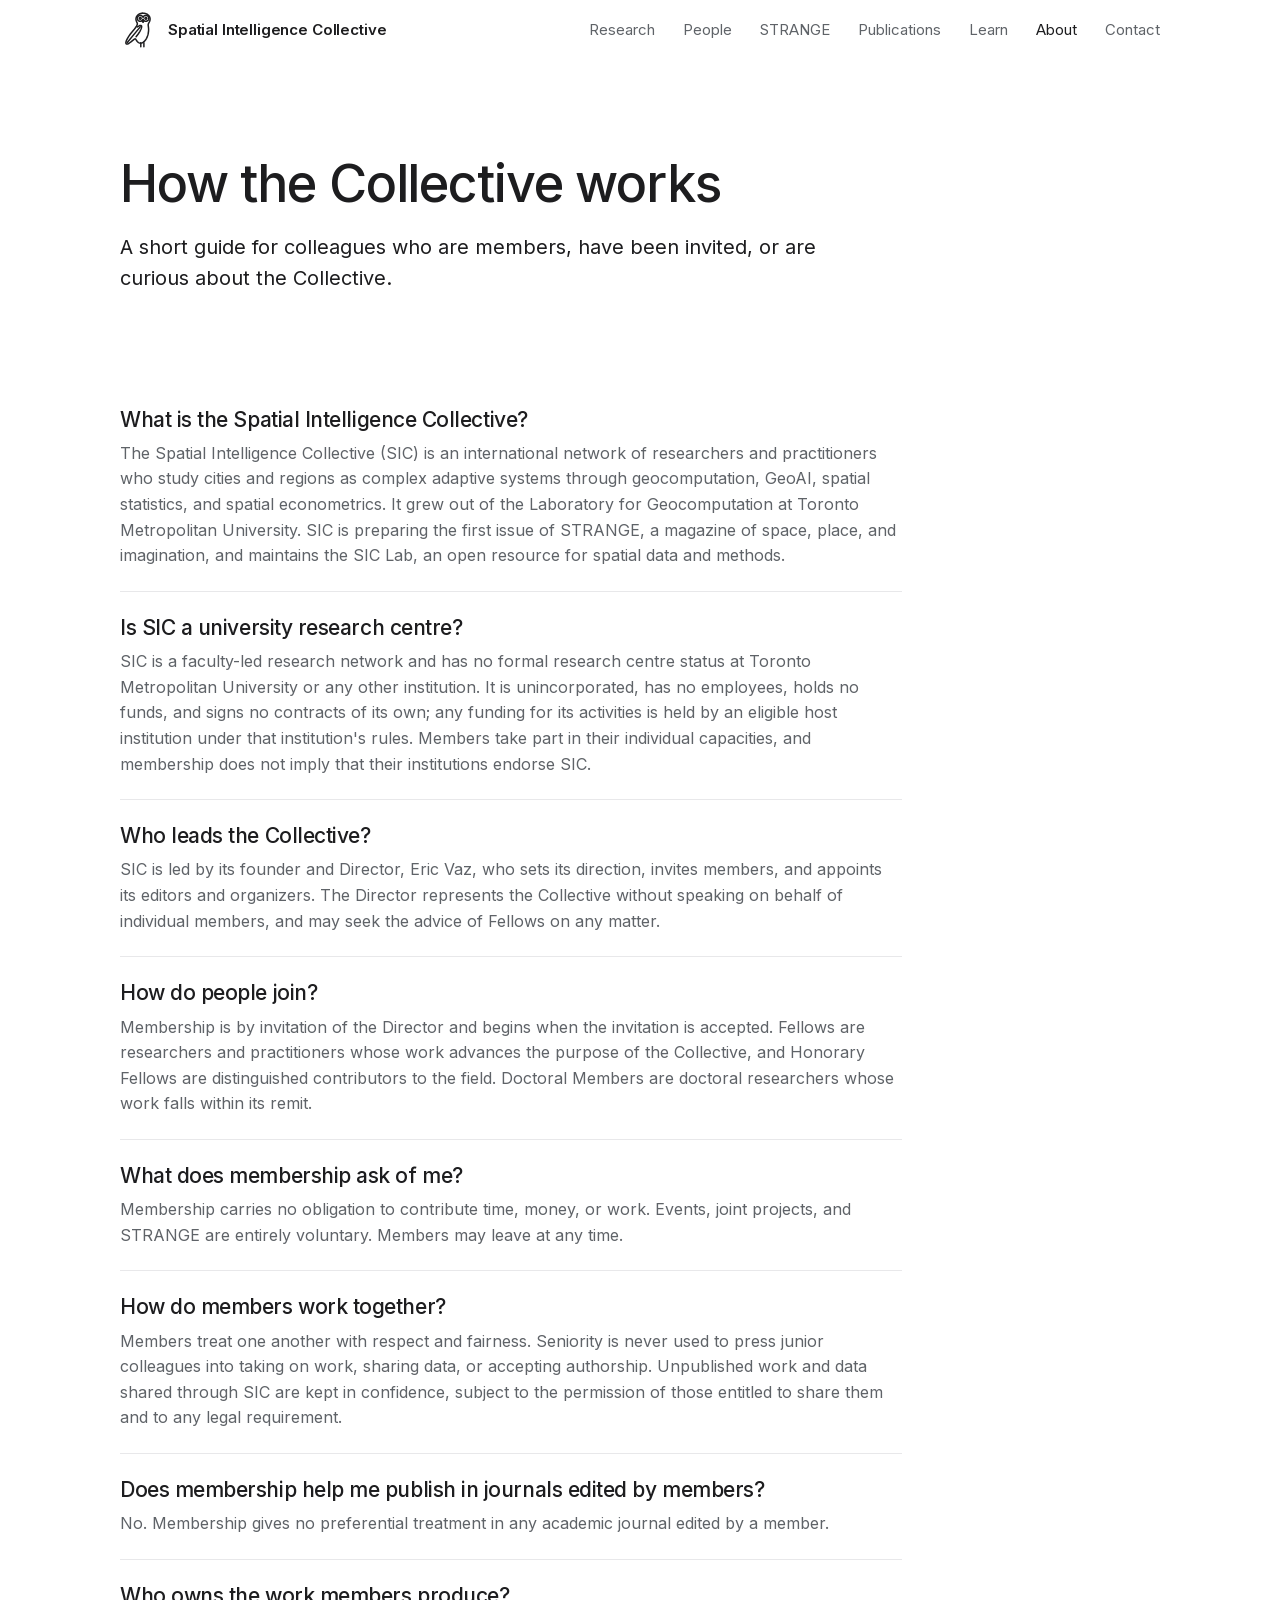
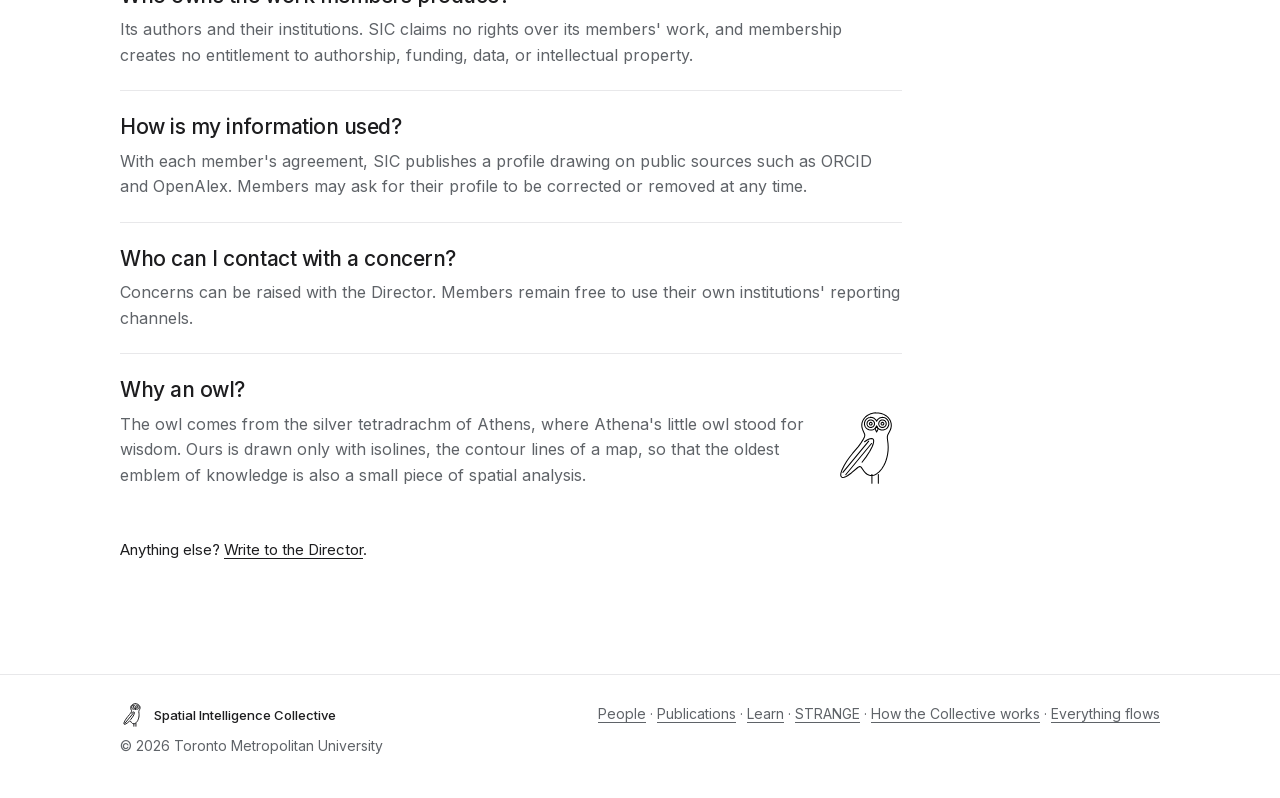
==== commit 780a13ee: "Owl across the site: larger header mark, head-only favicon, footer signature, share image, and a not" ====
--- a/about/index.html
+++ b/about/index.html
@@ -10,19 +10,19 @@
 <meta property="og:description" content="What the Spatial Intelligence Collective is, who leads it, how members join, and what membership does and does not ask.">
 <meta property="og:type" content="website">
 <meta property="og:url" content="https://spatialintelligence.network/about/">
-<meta property="og:image" content="https://spatialintelligence.network/assets/art/og-sic.jpg">
+<meta property="og:image" content="https://spatialintelligence.network/assets/art/og-sic-owl.png">
 <meta name="theme-color" content="#ffffff">
 <link rel="preload" href="../assets/fonts/inter-latin.woff2" as="font" type="font/woff2" crossorigin>
-<link rel="stylesheet" href="../assets/css/site.css?v=14">
+<link rel="stylesheet" href="../assets/css/site.css?v=15">
 <link rel="icon" href="data:image/svg+xml,<svg xmlns='http://www.w3.org/2000/svg' viewBox='124 109 649 649' fill='none' stroke='%23111' stroke-width='24.0' stroke-linecap='round' stroke-linejoin='round'><path d='M534.0 127.0 L558.0 127.9 L581.0 132.4 L603.0 140.6 L623.0 152.2 L640.0 166.6 L653.1 183.0 L662.4 201.0 L667.8 221.0 L668.8 242.0 L664.8 264.0 L657.0 283.9 L638.7 318.0 L634.3 334.0 L634.3 349.0 L640.1 394.0 L641.8 424.0 L640.7 456.0 L636.5 489.0 L630.9 515.0 L623.5 540.0 L614.4 564.0 L604.0 585.8 L585.0 616.3 L563.0 641.5 L540.0 659.3 L528.0 665.6 L516.0 669.9 L501.0 672.6 L486.0 672.1 L472.0 668.6 L458.4 662.0 L447.0 653.6 L435.7 642.0 L406.0 600.0 L400.0 595.8 L394.0 594.9 L386.0 597.5 L377.0 603.3 L321.0 650.8 L287.0 674.8 L271.0 683.2 L258.0 687.9 L247.0 689.5 L238.0 687.6 L232.5 683.0 L229.1 675.0 L228.4 665.0 L230.0 653.0 L240.1 622.0 L258.5 585.0 L280.6 549.0 L306.8 512.0 L333.0 478.8 L381.7 421.0 L399.2 398.0 L421.8 363.0 L435.0 337.0 L437.8 325.0 L436.9 314.0 L417.8 270.0 L414.1 257.0 L412.1 244.0 L411.9 230.0 L413.6 217.0 L417.3 204.0 L423.0 191.0 L431.2 178.0 L442.0 165.4 L454.0 154.9 L468.0 145.6 L483.0 138.2 L499.0 132.6 L516.0 128.8 L534.0 127.0'/><path d='M254.2 662.5 L489.8 377.5'/><path d='M436.0 379.3 L455.0 366.4 L471.0 357.7 L484.0 352.6 L497.0 350.5 L505.2 352.0 L512.2 358.0 L515.2 367.0 L515.0 381.1 L510.2 401.0 L503.0 420.0 L481.5 462.0 L449.6 511.0 L414.0 557.1'/><path d='M480.0 168.9 L489.0 168.0 L499.0 168.8 L508.0 171.1 L517.0 175.2 L525.0 180.9 L532.0 188.0 L537.3 196.0 L541.0 204.3 L545.8 194.0 L552.7 185.0 L561.0 177.8 L571.0 172.3 L582.0 168.9 L593.0 168.0 L604.0 169.4 L615.0 173.1 L624.0 178.5 L632.0 185.7 L638.2 194.0 L642.9 204.0 L645.4 214.0 L645.9 225.0 L644.4 235.0 L640.9 245.0 L634.0 256.0 L624.0 265.5 L613.0 271.7 L600.0 275.4 L590.0 276.0 L581.0 274.9 L564.0 268.2 L550.0 256.0 L544.7 248.0 L541.0 239.7 L536.2 250.0 L529.3 259.0 L521.0 266.2 L511.0 271.7 L500.0 275.1 L489.0 276.0 L478.0 274.6 L467.0 270.9 L453.0 261.3 L442.7 248.0 L436.9 232.0 L436.5 215.0 L441.1 199.0 L450.7 185.0 L464.0 174.7 L480.0 168.9'/><path d='M485.0 206.0 L492.0 205.3 L498.0 207.2 L503.0 211.4 L506.0 217.0 L506.7 224.0 L504.8 230.0 L500.6 235.0 L495.0 238.0 L488.0 238.7 L482.0 236.8 L477.0 232.6 L474.0 227.0 L473.3 220.0 L475.2 214.0 L479.4 209.0 L485.0 206.0'/><path d='M587.0 206.0 L594.0 205.3 L600.0 207.2 L605.0 211.4 L608.0 217.0 L608.7 224.0 L606.8 230.0 L602.6 235.0 L597.0 238.0 L590.0 238.7 L584.0 236.8 L579.0 232.6 L576.0 227.0 L575.3 220.0 L577.2 214.0 L581.4 209.0 L587.0 206.0'/><path d='M541.0 242.0 L554.0 268.0 L541.0 294.0 L528.0 268.0 L541.0 242.0'/><path d='M500.0 664.0 L500.0 740.0'/><path d='M556.0 664.0 L556.0 740.0'/></svg>">
-<script type="application/ld+json">{"@context": "https://schema.org", "@type": "FAQPage", "url": "https://spatialintelligence.network/about/", "mainEntity": [{"@type": "Question", "name": "What is the Spatial Intelligence Collective?", "acceptedAnswer": {"@type": "Answer", "text": "The Spatial Intelligence Collective (SIC) is an international network of researchers and practitioners who study cities and regions as complex adaptive systems through geocomputation, GeoAI, spatial statistics, and spatial econometrics. It grew out of the Laboratory for Geocomputation at Toronto Metropolitan University. SIC is preparing the first issue of STRANGE, a magazine of space, place, and imagination, and maintains the SIC Lab, an open resource for spatial data and methods."}}, {"@type": "Question", "name": "Is SIC a university research centre?", "acceptedAnswer": {"@type": "Answer", "text": "SIC is a faculty-led research network and has no formal research centre status at Toronto Metropolitan University or any other institution. It is unincorporated, has no employees, holds no funds, and signs no contracts of its own; any funding for its activities is held by an eligible host institution under that institution's rules. Members take part in their individual capacities, and membership does not imply that their institutions endorse SIC."}}, {"@type": "Question", "name": "Who leads the Collective?", "acceptedAnswer": {"@type": "Answer", "text": "SIC is led by its founder and Director, Eric Vaz, who sets its direction, invites members, and appoints its editors and organizers. The Director represents the Collective without speaking on behalf of individual members, and may seek the advice of Fellows on any matter."}}, {"@type": "Question", "name": "How do people join?", "acceptedAnswer": {"@type": "Answer", "text": "Membership is by invitation of the Director and begins when the invitation is accepted. Fellows are researchers and practitioners whose work advances the purpose of the Collective, and Honorary Fellows are distinguished contributors to the field. Doctoral Members are doctoral researchers whose work falls within its remit."}}, {"@type": "Question", "name": "What does membership ask of me?", "acceptedAnswer": {"@type": "Answer", "text": "Membership carries no obligation to contribute time, money, or work. Events, joint projects, and STRANGE are entirely voluntary. Members may leave at any time."}}, {"@type": "Question", "name": "How do members work together?", "acceptedAnswer": {"@type": "Answer", "text": "Members treat one another with respect and fairness. Seniority is never used to press junior colleagues into taking on work, sharing data, or accepting authorship. Unpublished work and data shared through SIC are kept in confidence, subject to the permission of those entitled to share them and to any legal requirement."}}, {"@type": "Question", "name": "Does membership help me publish in journals edited by members?", "acceptedAnswer": {"@type": "Answer", "text": "No. Membership gives no preferential treatment in any academic journal edited by a member."}}, {"@type": "Question", "name": "Who owns the work members produce?", "acceptedAnswer": {"@type": "Answer", "text": "Its authors and their institutions. SIC claims no rights over its members' work, and membership creates no entitlement to authorship, funding, data, or intellectual property."}}, {"@type": "Question", "name": "How is my information used?", "acceptedAnswer": {"@type": "Answer", "text": "With each member's agreement, SIC publishes a profile drawing on public sources such as ORCID and OpenAlex. Members may ask for their profile to be corrected or removed at any time."}}, {"@type": "Question", "name": "Who can I contact with a concern?", "acceptedAnswer": {"@type": "Answer", "text": "Concerns can be raised with the Director. Members remain free to use their own institutions' reporting channels."}}]}</script>
+<script type="application/ld+json">{"@context": "https://schema.org", "@type": "FAQPage", "url": "https://spatialintelligence.network/about/", "mainEntity": [{"@type": "Question", "name": "What is the Spatial Intelligence Collective?", "acceptedAnswer": {"@type": "Answer", "text": "The Spatial Intelligence Collective (SIC) is an international network of researchers and practitioners who study cities and regions as complex adaptive systems through geocomputation, GeoAI, spatial statistics, and spatial econometrics. It grew out of the Laboratory for Geocomputation at Toronto Metropolitan University. SIC is preparing the first issue of STRANGE, a magazine of space, place, and imagination, and maintains the SIC Lab, an open resource for spatial data and methods."}}, {"@type": "Question", "name": "Is SIC a university research centre?", "acceptedAnswer": {"@type": "Answer", "text": "SIC is a faculty-led research network and has no formal research centre status at Toronto Metropolitan University or any other institution. It is unincorporated, has no employees, holds no funds, and signs no contracts of its own; any funding for its activities is held by an eligible host institution under that institution's rules. Members take part in their individual capacities, and membership does not imply that their institutions endorse SIC."}}, {"@type": "Question", "name": "Who leads the Collective?", "acceptedAnswer": {"@type": "Answer", "text": "SIC is led by its founder and Director, Eric Vaz, who sets its direction, invites members, and appoints its editors and organizers. The Director represents the Collective without speaking on behalf of individual members, and may seek the advice of Fellows on any matter."}}, {"@type": "Question", "name": "How do people join?", "acceptedAnswer": {"@type": "Answer", "text": "Membership is by invitation of the Director and begins when the invitation is accepted. Fellows are researchers and practitioners whose work advances the purpose of the Collective, and Honorary Fellows are distinguished contributors to the field. Doctoral Members are doctoral researchers whose work falls within its remit."}}, {"@type": "Question", "name": "What does membership ask of me?", "acceptedAnswer": {"@type": "Answer", "text": "Membership carries no obligation to contribute time, money, or work. Events, joint projects, and STRANGE are entirely voluntary. Members may leave at any time."}}, {"@type": "Question", "name": "How do members work together?", "acceptedAnswer": {"@type": "Answer", "text": "Members treat one another with respect and fairness. Seniority is never used to press junior colleagues into taking on work, sharing data, or accepting authorship. Unpublished work and data shared through SIC are kept in confidence, subject to the permission of those entitled to share them and to any legal requirement."}}, {"@type": "Question", "name": "Does membership help me publish in journals edited by members?", "acceptedAnswer": {"@type": "Answer", "text": "No. Membership gives no preferential treatment in any academic journal edited by a member."}}, {"@type": "Question", "name": "Who owns the work members produce?", "acceptedAnswer": {"@type": "Answer", "text": "Its authors and their institutions. SIC claims no rights over its members' work, and membership creates no entitlement to authorship, funding, data, or intellectual property."}}, {"@type": "Question", "name": "How is my information used?", "acceptedAnswer": {"@type": "Answer", "text": "With each member's agreement, SIC publishes a profile drawing on public sources such as ORCID and OpenAlex. Members may ask for their profile to be corrected or removed at any time."}}, {"@type": "Question", "name": "Who can I contact with a concern?", "acceptedAnswer": {"@type": "Answer", "text": "Concerns can be raised with the Director. Members remain free to use their own institutions' reporting channels."}}, {"@type": "Question", "name": "Why an owl?", "acceptedAnswer": {"@type": "Answer", "text": "The owl comes from the silver tetradrachm of Athens, where Athena's little owl stood for wisdom. Ours is drawn only with isolines, the contour lines of a map, so that the oldest emblem of knowledge is also a small piece of spatial analysis."}}]}</script>
 </head>
 <body>
 <a class="skip" href="#main">Skip to content</a>
 
 <header class="hdr">
   <div class="wrap">
-    <a class="brand" href="../"><svg class="brand-owl" viewBox="124 109 649 649" fill="none" stroke="currentColor" stroke-width="24.0" stroke-linecap="round" stroke-linejoin="round" aria-hidden="true" focusable="false"><path d="M534.0 127.0 L558.0 127.9 L581.0 132.4 L603.0 140.6 L623.0 152.2 L640.0 166.6 L653.1 183.0 L662.4 201.0 L667.8 221.0 L668.8 242.0 L664.8 264.0 L657.0 283.9 L638.7 318.0 L634.3 334.0 L634.3 349.0 L640.1 394.0 L641.8 424.0 L640.7 456.0 L636.5 489.0 L630.9 515.0 L623.5 540.0 L614.4 564.0 L604.0 585.8 L585.0 616.3 L563.0 641.5 L540.0 659.3 L528.0 665.6 L516.0 669.9 L501.0 672.6 L486.0 672.1 L472.0 668.6 L458.4 662.0 L447.0 653.6 L435.7 642.0 L406.0 600.0 L400.0 595.8 L394.0 594.9 L386.0 597.5 L377.0 603.3 L321.0 650.8 L287.0 674.8 L271.0 683.2 L258.0 687.9 L247.0 689.5 L238.0 687.6 L232.5 683.0 L229.1 675.0 L228.4 665.0 L230.0 653.0 L240.1 622.0 L258.5 585.0 L280.6 549.0 L306.8 512.0 L333.0 478.8 L381.7 421.0 L399.2 398.0 L421.8 363.0 L435.0 337.0 L437.8 325.0 L436.9 314.0 L417.8 270.0 L414.1 257.0 L412.1 244.0 L411.9 230.0 L413.6 217.0 L417.3 204.0 L423.0 191.0 L431.2 178.0 L442.0 165.4 L454.0 154.9 L468.0 145.6 L483.0 138.2 L499.0 132.6 L516.0 128.8 L534.0 127.0"/><path d="M254.2 662.5 L489.8 377.5"/><path d="M436.0 379.3 L455.0 366.4 L471.0 357.7 L484.0 352.6 L497.0 350.5 L505.2 352.0 L512.2 358.0 L515.2 367.0 L515.0 381.1 L510.2 401.0 L503.0 420.0 L481.5 462.0 L449.6 511.0 L414.0 557.1"/><path d="M480.0 168.9 L489.0 168.0 L499.0 168.8 L508.0 171.1 L517.0 175.2 L525.0 180.9 L532.0 188.0 L537.3 196.0 L541.0 204.3 L545.8 194.0 L552.7 185.0 L561.0 177.8 L571.0 172.3 L582.0 168.9 L593.0 168.0 L604.0 169.4 L615.0 173.1 L624.0 178.5 L632.0 185.7 L638.2 194.0 L642.9 204.0 L645.4 214.0 L645.9 225.0 L644.4 235.0 L640.9 245.0 L634.0 256.0 L624.0 265.5 L613.0 271.7 L600.0 275.4 L590.0 276.0 L581.0 274.9 L564.0 268.2 L550.0 256.0 L544.7 248.0 L541.0 239.7 L536.2 250.0 L529.3 259.0 L521.0 266.2 L511.0 271.7 L500.0 275.1 L489.0 276.0 L478.0 274.6 L467.0 270.9 L453.0 261.3 L442.7 248.0 L436.9 232.0 L436.5 215.0 L441.1 199.0 L450.7 185.0 L464.0 174.7 L480.0 168.9"/><path d="M485.0 206.0 L492.0 205.3 L498.0 207.2 L503.0 211.4 L506.0 217.0 L506.7 224.0 L504.8 230.0 L500.6 235.0 L495.0 238.0 L488.0 238.7 L482.0 236.8 L477.0 232.6 L474.0 227.0 L473.3 220.0 L475.2 214.0 L479.4 209.0 L485.0 206.0"/><path d="M587.0 206.0 L594.0 205.3 L600.0 207.2 L605.0 211.4 L608.0 217.0 L608.7 224.0 L606.8 230.0 L602.6 235.0 L597.0 238.0 L590.0 238.7 L584.0 236.8 L579.0 232.6 L576.0 227.0 L575.3 220.0 L577.2 214.0 L581.4 209.0 L587.0 206.0"/><path d="M541.0 242.0 L554.0 268.0 L541.0 294.0 L528.0 268.0 L541.0 242.0"/><path d="M500.0 664.0 L500.0 740.0"/><path d="M556.0 664.0 L556.0 740.0"/></svg><span>Spatial Intelligence Collective</span></a>
+    <a class="brand" href="../"><svg class="brand-owl" viewBox="122 107 654 654" fill="none" stroke="currentColor" stroke-width="27.0" stroke-linecap="round" stroke-linejoin="round" aria-hidden="true" focusable="false"><path d="M534.0 127.0 L558.0 127.9 L581.0 132.4 L603.0 140.6 L623.0 152.2 L640.0 166.6 L653.1 183.0 L662.4 201.0 L667.8 221.0 L668.8 242.0 L664.8 264.0 L657.0 283.9 L638.7 318.0 L634.3 334.0 L634.3 349.0 L640.1 394.0 L641.8 424.0 L640.7 456.0 L636.5 489.0 L630.9 515.0 L623.5 540.0 L614.4 564.0 L604.0 585.8 L585.0 616.3 L563.0 641.5 L540.0 659.3 L528.0 665.6 L516.0 669.9 L501.0 672.6 L486.0 672.1 L472.0 668.6 L458.4 662.0 L447.0 653.6 L435.7 642.0 L406.0 600.0 L400.0 595.8 L394.0 594.9 L386.0 597.5 L377.0 603.3 L321.0 650.8 L287.0 674.8 L271.0 683.2 L258.0 687.9 L247.0 689.5 L238.0 687.6 L232.5 683.0 L229.1 675.0 L228.4 665.0 L230.0 653.0 L240.1 622.0 L258.5 585.0 L280.6 549.0 L306.8 512.0 L333.0 478.8 L381.7 421.0 L399.2 398.0 L421.8 363.0 L435.0 337.0 L437.8 325.0 L436.9 314.0 L417.8 270.0 L414.1 257.0 L412.1 244.0 L411.9 230.0 L413.6 217.0 L417.3 204.0 L423.0 191.0 L431.2 178.0 L442.0 165.4 L454.0 154.9 L468.0 145.6 L483.0 138.2 L499.0 132.6 L516.0 128.8 L534.0 127.0"/><path d="M254.2 662.5 L489.8 377.5"/><path d="M436.0 379.3 L455.0 366.4 L471.0 357.7 L484.0 352.6 L497.0 350.5 L505.2 352.0 L512.2 358.0 L515.2 367.0 L515.0 381.1 L510.2 401.0 L503.0 420.0 L481.5 462.0 L449.6 511.0 L414.0 557.1"/><path d="M480.0 168.9 L489.0 168.0 L499.0 168.8 L508.0 171.1 L517.0 175.2 L525.0 180.9 L532.0 188.0 L537.3 196.0 L541.0 204.3 L545.8 194.0 L552.7 185.0 L561.0 177.8 L571.0 172.3 L582.0 168.9 L593.0 168.0 L604.0 169.4 L615.0 173.1 L624.0 178.5 L632.0 185.7 L638.2 194.0 L642.9 204.0 L645.4 214.0 L645.9 225.0 L644.4 235.0 L640.9 245.0 L634.0 256.0 L624.0 265.5 L613.0 271.7 L600.0 275.4 L590.0 276.0 L581.0 274.9 L564.0 268.2 L550.0 256.0 L544.7 248.0 L541.0 239.7 L536.2 250.0 L529.3 259.0 L521.0 266.2 L511.0 271.7 L500.0 275.1 L489.0 276.0 L478.0 274.6 L467.0 270.9 L453.0 261.3 L442.7 248.0 L436.9 232.0 L436.5 215.0 L441.1 199.0 L450.7 185.0 L464.0 174.7 L480.0 168.9"/><path d="M485.0 206.0 L492.0 205.3 L498.0 207.2 L503.0 211.4 L506.0 217.0 L506.7 224.0 L504.8 230.0 L500.6 235.0 L495.0 238.0 L488.0 238.7 L482.0 236.8 L477.0 232.6 L474.0 227.0 L473.3 220.0 L475.2 214.0 L479.4 209.0 L485.0 206.0"/><path d="M587.0 206.0 L594.0 205.3 L600.0 207.2 L605.0 211.4 L608.0 217.0 L608.7 224.0 L606.8 230.0 L602.6 235.0 L597.0 238.0 L590.0 238.7 L584.0 236.8 L579.0 232.6 L576.0 227.0 L575.3 220.0 L577.2 214.0 L581.4 209.0 L587.0 206.0"/><path d="M541.0 242.0 L554.0 268.0 L541.0 294.0 L528.0 268.0 L541.0 242.0"/><path d="M500.0 664.0 L500.0 740.0"/><path d="M556.0 664.0 L556.0 740.0"/></svg><span>Spatial Intelligence Collective</span></a>
     <button class="menu" aria-expanded="false" aria-controls="nav">Menu</button>
     <nav class="nav" id="nav" aria-label="Main">
       <a href="../#research">Research</a>
@@ -45,7 +45,7 @@
 </section>
 
 <section id="faq">
-  <div class="wrap faq"><div class="qa"><h2>What is the Spatial Intelligence Collective?</h2><p>The Spatial Intelligence Collective (SIC) is an international network of researchers and practitioners who study cities and regions as complex adaptive systems through geocomputation, GeoAI, spatial statistics, and spatial econometrics. It grew out of the Laboratory for Geocomputation at Toronto Metropolitan University. SIC is preparing the first issue of STRANGE, a magazine of space, place, and imagination, and maintains the SIC Lab, an open resource for spatial data and methods.</p></div><div class="qa"><h2>Is SIC a university research centre?</h2><p>SIC is a faculty-led research network and has no formal research centre status at Toronto Metropolitan University or any other institution. It is unincorporated, has no employees, holds no funds, and signs no contracts of its own; any funding for its activities is held by an eligible host institution under that institution&#x27;s rules. Members take part in their individual capacities, and membership does not imply that their institutions endorse SIC.</p></div><div class="qa"><h2>Who leads the Collective?</h2><p>SIC is led by its founder and Director, Eric Vaz, who sets its direction, invites members, and appoints its editors and organizers. The Director represents the Collective without speaking on behalf of individual members, and may seek the advice of Fellows on any matter.</p></div><div class="qa"><h2>How do people join?</h2><p>Membership is by invitation of the Director and begins when the invitation is accepted. Fellows are researchers and practitioners whose work advances the purpose of the Collective, and Honorary Fellows are distinguished contributors to the field. Doctoral Members are doctoral researchers whose work falls within its remit.</p></div><div class="qa"><h2>What does membership ask of me?</h2><p>Membership carries no obligation to contribute time, money, or work. Events, joint projects, and STRANGE are entirely voluntary. Members may leave at any time.</p></div><div class="qa"><h2>How do members work together?</h2><p>Members treat one another with respect and fairness. Seniority is never used to press junior colleagues into taking on work, sharing data, or accepting authorship. Unpublished work and data shared through SIC are kept in confidence, subject to the permission of those entitled to share them and to any legal requirement.</p></div><div class="qa"><h2>Does membership help me publish in journals edited by members?</h2><p>No. Membership gives no preferential treatment in any academic journal edited by a member.</p></div><div class="qa"><h2>Who owns the work members produce?</h2><p>Its authors and their institutions. SIC claims no rights over its members&#x27; work, and membership creates no entitlement to authorship, funding, data, or intellectual property.</p></div><div class="qa"><h2>How is my information used?</h2><p>With each member&#x27;s agreement, SIC publishes a profile drawing on public sources such as ORCID and OpenAlex. Members may ask for their profile to be corrected or removed at any time.</p></div><div class="qa"><h2>Who can I contact with a concern?</h2><p>Concerns can be raised with the Director. Members remain free to use their own institutions&#x27; reporting channels.</p></div>
+  <div class="wrap faq"><div class="qa"><h2>What is the Spatial Intelligence Collective?</h2><p>The Spatial Intelligence Collective (SIC) is an international network of researchers and practitioners who study cities and regions as complex adaptive systems through geocomputation, GeoAI, spatial statistics, and spatial econometrics. It grew out of the Laboratory for Geocomputation at Toronto Metropolitan University. SIC is preparing the first issue of STRANGE, a magazine of space, place, and imagination, and maintains the SIC Lab, an open resource for spatial data and methods.</p></div><div class="qa"><h2>Is SIC a university research centre?</h2><p>SIC is a faculty-led research network and has no formal research centre status at Toronto Metropolitan University or any other institution. It is unincorporated, has no employees, holds no funds, and signs no contracts of its own; any funding for its activities is held by an eligible host institution under that institution&#x27;s rules. Members take part in their individual capacities, and membership does not imply that their institutions endorse SIC.</p></div><div class="qa"><h2>Who leads the Collective?</h2><p>SIC is led by its founder and Director, Eric Vaz, who sets its direction, invites members, and appoints its editors and organizers. The Director represents the Collective without speaking on behalf of individual members, and may seek the advice of Fellows on any matter.</p></div><div class="qa"><h2>How do people join?</h2><p>Membership is by invitation of the Director and begins when the invitation is accepted. Fellows are researchers and practitioners whose work advances the purpose of the Collective, and Honorary Fellows are distinguished contributors to the field. Doctoral Members are doctoral researchers whose work falls within its remit.</p></div><div class="qa"><h2>What does membership ask of me?</h2><p>Membership carries no obligation to contribute time, money, or work. Events, joint projects, and STRANGE are entirely voluntary. Members may leave at any time.</p></div><div class="qa"><h2>How do members work together?</h2><p>Members treat one another with respect and fairness. Seniority is never used to press junior colleagues into taking on work, sharing data, or accepting authorship. Unpublished work and data shared through SIC are kept in confidence, subject to the permission of those entitled to share them and to any legal requirement.</p></div><div class="qa"><h2>Does membership help me publish in journals edited by members?</h2><p>No. Membership gives no preferential treatment in any academic journal edited by a member.</p></div><div class="qa"><h2>Who owns the work members produce?</h2><p>Its authors and their institutions. SIC claims no rights over its members&#x27; work, and membership creates no entitlement to authorship, funding, data, or intellectual property.</p></div><div class="qa"><h2>How is my information used?</h2><p>With each member&#x27;s agreement, SIC publishes a profile drawing on public sources such as ORCID and OpenAlex. Members may ask for their profile to be corrected or removed at any time.</p></div><div class="qa"><h2>Who can I contact with a concern?</h2><p>Concerns can be raised with the Director. Members remain free to use their own institutions&#x27; reporting channels.</p></div><div class="qa qa-owl"><h2>Why an owl?</h2><img class="owl-emblem" src="../assets/art/owl.svg" alt="" width="72" height="72"><p>The owl comes from the silver tetradrachm of Athens, where Athena&#x27;s little owl stood for wisdom. Ours is drawn only with isolines, the contour lines of a map, so that the oldest emblem of knowledge is also a small piece of spatial analysis.</p></div>
     <p class="more">Anything else? <a href="mailto:evaz@torontomu.ca?subject=Spatial%20Intelligence%20Collective">Write to the Director</a>.</p>
   </div>
 </section>
@@ -53,7 +53,7 @@
 
 <footer class="ftr">
   <div class="wrap">
-    <span>© <span id="yr">2026</span> Spatial Intelligence Collective · Toronto Metropolitan University</span>
+    <div class="ftr-id"><a class="ftr-brand" href="../"><svg class="brand-owl" viewBox="122 107 654 654" fill="none" stroke="currentColor" stroke-width="27.0" stroke-linecap="round" stroke-linejoin="round" aria-hidden="true" focusable="false"><path d="M534.0 127.0 L558.0 127.9 L581.0 132.4 L603.0 140.6 L623.0 152.2 L640.0 166.6 L653.1 183.0 L662.4 201.0 L667.8 221.0 L668.8 242.0 L664.8 264.0 L657.0 283.9 L638.7 318.0 L634.3 334.0 L634.3 349.0 L640.1 394.0 L641.8 424.0 L640.7 456.0 L636.5 489.0 L630.9 515.0 L623.5 540.0 L614.4 564.0 L604.0 585.8 L585.0 616.3 L563.0 641.5 L540.0 659.3 L528.0 665.6 L516.0 669.9 L501.0 672.6 L486.0 672.1 L472.0 668.6 L458.4 662.0 L447.0 653.6 L435.7 642.0 L406.0 600.0 L400.0 595.8 L394.0 594.9 L386.0 597.5 L377.0 603.3 L321.0 650.8 L287.0 674.8 L271.0 683.2 L258.0 687.9 L247.0 689.5 L238.0 687.6 L232.5 683.0 L229.1 675.0 L228.4 665.0 L230.0 653.0 L240.1 622.0 L258.5 585.0 L280.6 549.0 L306.8 512.0 L333.0 478.8 L381.7 421.0 L399.2 398.0 L421.8 363.0 L435.0 337.0 L437.8 325.0 L436.9 314.0 L417.8 270.0 L414.1 257.0 L412.1 244.0 L411.9 230.0 L413.6 217.0 L417.3 204.0 L423.0 191.0 L431.2 178.0 L442.0 165.4 L454.0 154.9 L468.0 145.6 L483.0 138.2 L499.0 132.6 L516.0 128.8 L534.0 127.0"/><path d="M254.2 662.5 L489.8 377.5"/><path d="M436.0 379.3 L455.0 366.4 L471.0 357.7 L484.0 352.6 L497.0 350.5 L505.2 352.0 L512.2 358.0 L515.2 367.0 L515.0 381.1 L510.2 401.0 L503.0 420.0 L481.5 462.0 L449.6 511.0 L414.0 557.1"/><path d="M480.0 168.9 L489.0 168.0 L499.0 168.8 L508.0 171.1 L517.0 175.2 L525.0 180.9 L532.0 188.0 L537.3 196.0 L541.0 204.3 L545.8 194.0 L552.7 185.0 L561.0 177.8 L571.0 172.3 L582.0 168.9 L593.0 168.0 L604.0 169.4 L615.0 173.1 L624.0 178.5 L632.0 185.7 L638.2 194.0 L642.9 204.0 L645.4 214.0 L645.9 225.0 L644.4 235.0 L640.9 245.0 L634.0 256.0 L624.0 265.5 L613.0 271.7 L600.0 275.4 L590.0 276.0 L581.0 274.9 L564.0 268.2 L550.0 256.0 L544.7 248.0 L541.0 239.7 L536.2 250.0 L529.3 259.0 L521.0 266.2 L511.0 271.7 L500.0 275.1 L489.0 276.0 L478.0 274.6 L467.0 270.9 L453.0 261.3 L442.7 248.0 L436.9 232.0 L436.5 215.0 L441.1 199.0 L450.7 185.0 L464.0 174.7 L480.0 168.9"/><path d="M485.0 206.0 L492.0 205.3 L498.0 207.2 L503.0 211.4 L506.0 217.0 L506.7 224.0 L504.8 230.0 L500.6 235.0 L495.0 238.0 L488.0 238.7 L482.0 236.8 L477.0 232.6 L474.0 227.0 L473.3 220.0 L475.2 214.0 L479.4 209.0 L485.0 206.0"/><path d="M587.0 206.0 L594.0 205.3 L600.0 207.2 L605.0 211.4 L608.0 217.0 L608.7 224.0 L606.8 230.0 L602.6 235.0 L597.0 238.0 L590.0 238.7 L584.0 236.8 L579.0 232.6 L576.0 227.0 L575.3 220.0 L577.2 214.0 L581.4 209.0 L587.0 206.0"/><path d="M541.0 242.0 L554.0 268.0 L541.0 294.0 L528.0 268.0 L541.0 242.0"/><path d="M500.0 664.0 L500.0 740.0"/><path d="M556.0 664.0 L556.0 740.0"/></svg><span>Spatial Intelligence Collective</span></a><span>© <span id="yr">2026</span> Toronto Metropolitan University</span></div>
     <span><a href="../people/">People</a> · <a href="../publications/">Publications</a> · <a href="../learn/">Learn</a> · <a href="../strange/">STRANGE</a> · <a href="../about/">How the Collective works</a> · <a href="../#flows">Everything flows</a></span>
   </div>
 </footer>
--- a/assets/css/site.css
+++ b/assets/css/site.css
@@ -33,7 +33,7 @@
   border-bottom:1px solid transparent;transition:border-color .2s}
 .hdr.scrolled{border-bottom-color:var(--rule)}
 .hdr .wrap{display:flex;align-items:center;justify-content:space-between;height:60px}
-.brand{font-weight:600;font-size:15px;letter-spacing:-.01em;text-decoration:none;white-space:nowrap;display:inline-flex;align-items:center;gap:10px}.brand-owl{width:34px;height:34px;flex:none;margin:-6px 0}
+.brand{font-weight:600;font-size:15px;letter-spacing:-.01em;text-decoration:none;white-space:nowrap;display:inline-flex;align-items:center;gap:12px}.brand-owl{width:36px;height:36px;flex:none;margin:-7px 0}
 .nav{display:flex;gap:28px;font-size:15px}
 .nav a{text-decoration:none;color:var(--muted)}
 .nav a:hover,.nav a[aria-current]{color:var(--ink)}
@@ -258,3 +258,5 @@
 .faq .qa h2{font-size:clamp(18px,2.4vw,21px);line-height:1.3;max-width:none;margin:0 0 8px}
 .faq .qa p{margin:0;font-size:16px;line-height:1.6;color:var(--muted)}
 .faq .more{margin-top:28px}
+
+.ftr-id{display:flex;flex-direction:column;gap:8px}.ftr-brand{display:inline-flex;align-items:center;gap:10px;font-weight:500;font-size:13px;color:var(--ink)!important;text-decoration:none}.ftr-brand .brand-owl{width:24px;height:24px;margin:0}.qa-owl{position:relative}.owl-emblem{float:right;width:72px;height:72px;margin:0 0 8px 24px}
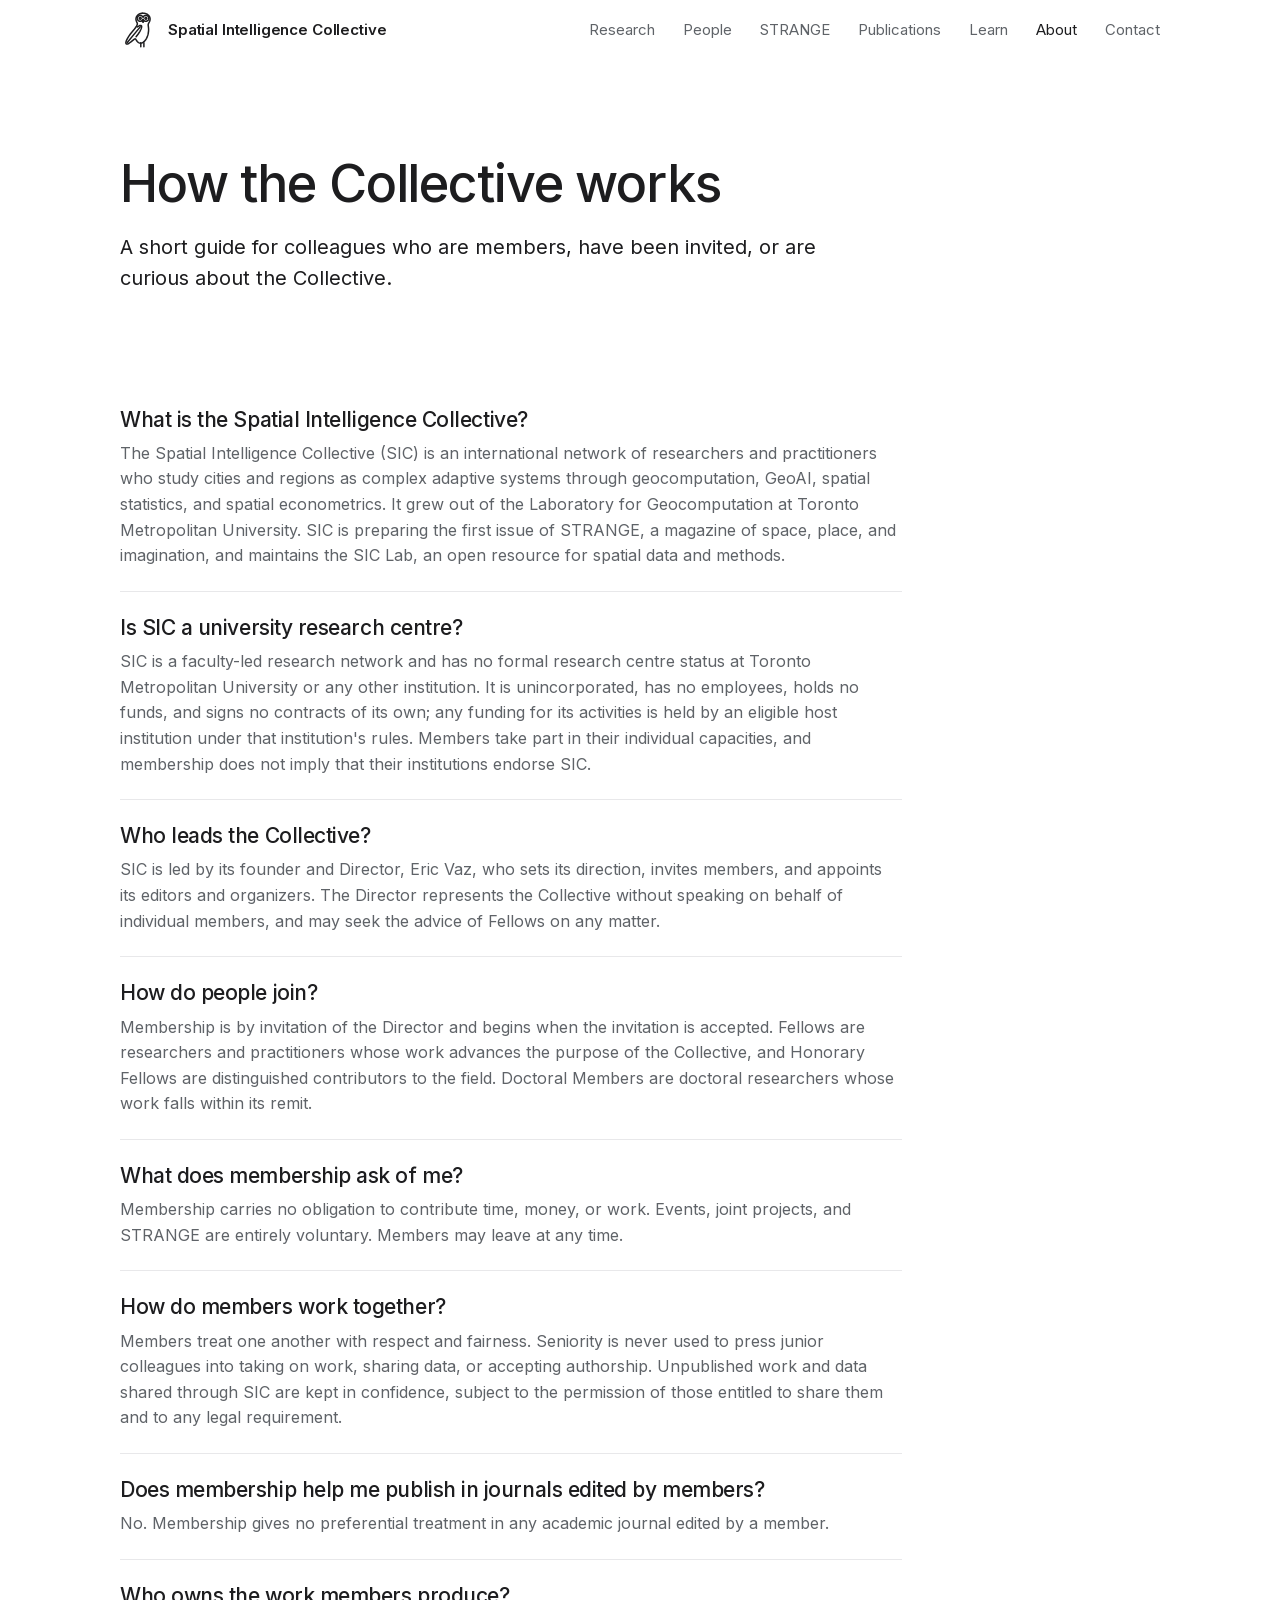
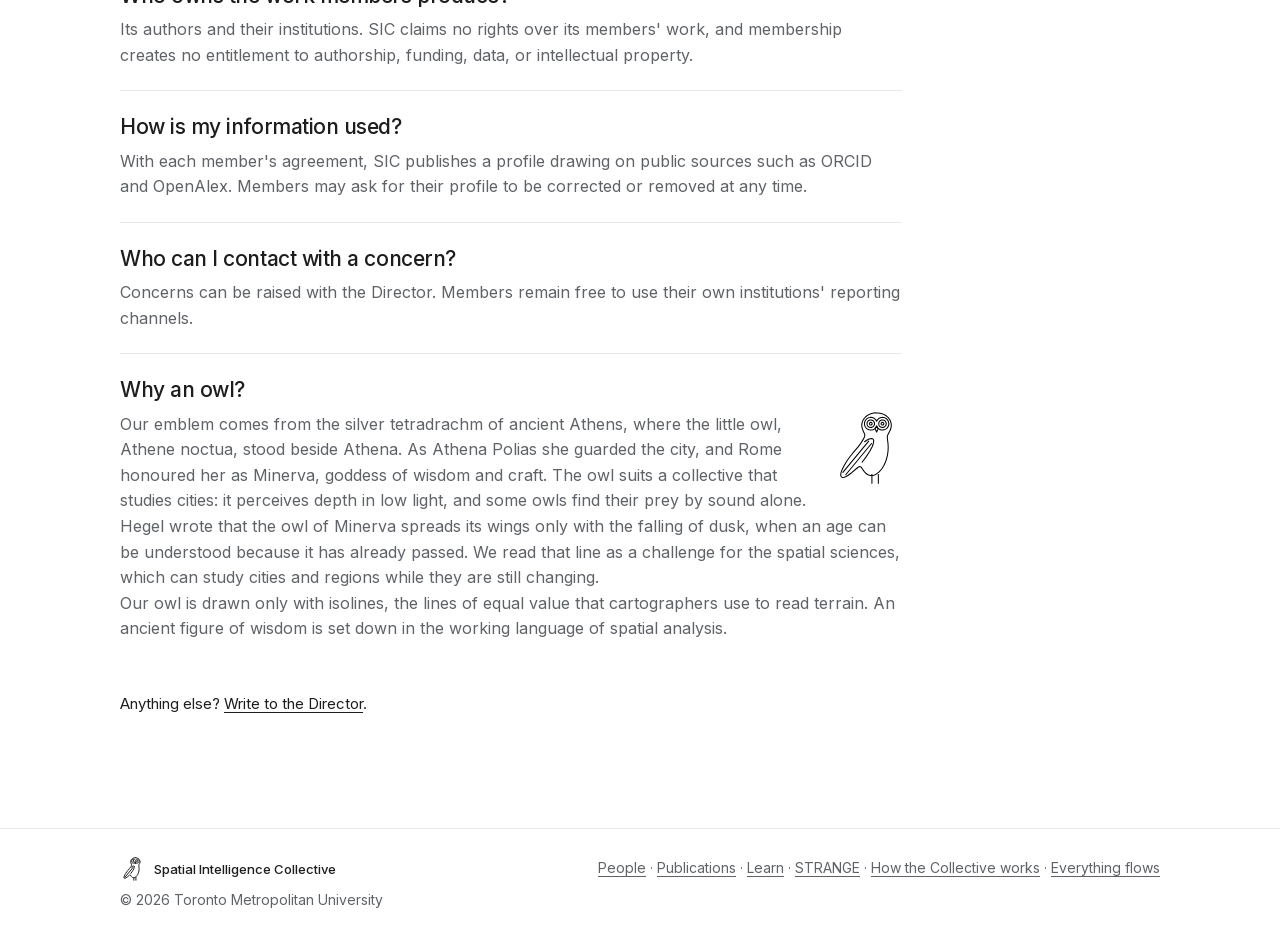
==== commit 837d59ec: "About: expand 'Why an owl?' with Athena Polias, Minerva, Hegel and isolines" ====
--- a/about/index.html
+++ b/about/index.html
@@ -15,7 +15,7 @@
 <link rel="preload" href="../assets/fonts/inter-latin.woff2" as="font" type="font/woff2" crossorigin>
 <link rel="stylesheet" href="../assets/css/site.css?v=15">
 <link rel="icon" href="data:image/svg+xml,<svg xmlns='http://www.w3.org/2000/svg' viewBox='124 109 649 649' fill='none' stroke='%23111' stroke-width='24.0' stroke-linecap='round' stroke-linejoin='round'><path d='M534.0 127.0 L558.0 127.9 L581.0 132.4 L603.0 140.6 L623.0 152.2 L640.0 166.6 L653.1 183.0 L662.4 201.0 L667.8 221.0 L668.8 242.0 L664.8 264.0 L657.0 283.9 L638.7 318.0 L634.3 334.0 L634.3 349.0 L640.1 394.0 L641.8 424.0 L640.7 456.0 L636.5 489.0 L630.9 515.0 L623.5 540.0 L614.4 564.0 L604.0 585.8 L585.0 616.3 L563.0 641.5 L540.0 659.3 L528.0 665.6 L516.0 669.9 L501.0 672.6 L486.0 672.1 L472.0 668.6 L458.4 662.0 L447.0 653.6 L435.7 642.0 L406.0 600.0 L400.0 595.8 L394.0 594.9 L386.0 597.5 L377.0 603.3 L321.0 650.8 L287.0 674.8 L271.0 683.2 L258.0 687.9 L247.0 689.5 L238.0 687.6 L232.5 683.0 L229.1 675.0 L228.4 665.0 L230.0 653.0 L240.1 622.0 L258.5 585.0 L280.6 549.0 L306.8 512.0 L333.0 478.8 L381.7 421.0 L399.2 398.0 L421.8 363.0 L435.0 337.0 L437.8 325.0 L436.9 314.0 L417.8 270.0 L414.1 257.0 L412.1 244.0 L411.9 230.0 L413.6 217.0 L417.3 204.0 L423.0 191.0 L431.2 178.0 L442.0 165.4 L454.0 154.9 L468.0 145.6 L483.0 138.2 L499.0 132.6 L516.0 128.8 L534.0 127.0'/><path d='M254.2 662.5 L489.8 377.5'/><path d='M436.0 379.3 L455.0 366.4 L471.0 357.7 L484.0 352.6 L497.0 350.5 L505.2 352.0 L512.2 358.0 L515.2 367.0 L515.0 381.1 L510.2 401.0 L503.0 420.0 L481.5 462.0 L449.6 511.0 L414.0 557.1'/><path d='M480.0 168.9 L489.0 168.0 L499.0 168.8 L508.0 171.1 L517.0 175.2 L525.0 180.9 L532.0 188.0 L537.3 196.0 L541.0 204.3 L545.8 194.0 L552.7 185.0 L561.0 177.8 L571.0 172.3 L582.0 168.9 L593.0 168.0 L604.0 169.4 L615.0 173.1 L624.0 178.5 L632.0 185.7 L638.2 194.0 L642.9 204.0 L645.4 214.0 L645.9 225.0 L644.4 235.0 L640.9 245.0 L634.0 256.0 L624.0 265.5 L613.0 271.7 L600.0 275.4 L590.0 276.0 L581.0 274.9 L564.0 268.2 L550.0 256.0 L544.7 248.0 L541.0 239.7 L536.2 250.0 L529.3 259.0 L521.0 266.2 L511.0 271.7 L500.0 275.1 L489.0 276.0 L478.0 274.6 L467.0 270.9 L453.0 261.3 L442.7 248.0 L436.9 232.0 L436.5 215.0 L441.1 199.0 L450.7 185.0 L464.0 174.7 L480.0 168.9'/><path d='M485.0 206.0 L492.0 205.3 L498.0 207.2 L503.0 211.4 L506.0 217.0 L506.7 224.0 L504.8 230.0 L500.6 235.0 L495.0 238.0 L488.0 238.7 L482.0 236.8 L477.0 232.6 L474.0 227.0 L473.3 220.0 L475.2 214.0 L479.4 209.0 L485.0 206.0'/><path d='M587.0 206.0 L594.0 205.3 L600.0 207.2 L605.0 211.4 L608.0 217.0 L608.7 224.0 L606.8 230.0 L602.6 235.0 L597.0 238.0 L590.0 238.7 L584.0 236.8 L579.0 232.6 L576.0 227.0 L575.3 220.0 L577.2 214.0 L581.4 209.0 L587.0 206.0'/><path d='M541.0 242.0 L554.0 268.0 L541.0 294.0 L528.0 268.0 L541.0 242.0'/><path d='M500.0 664.0 L500.0 740.0'/><path d='M556.0 664.0 L556.0 740.0'/></svg>">
-<script type="application/ld+json">{"@context": "https://schema.org", "@type": "FAQPage", "url": "https://spatialintelligence.network/about/", "mainEntity": [{"@type": "Question", "name": "What is the Spatial Intelligence Collective?", "acceptedAnswer": {"@type": "Answer", "text": "The Spatial Intelligence Collective (SIC) is an international network of researchers and practitioners who study cities and regions as complex adaptive systems through geocomputation, GeoAI, spatial statistics, and spatial econometrics. It grew out of the Laboratory for Geocomputation at Toronto Metropolitan University. SIC is preparing the first issue of STRANGE, a magazine of space, place, and imagination, and maintains the SIC Lab, an open resource for spatial data and methods."}}, {"@type": "Question", "name": "Is SIC a university research centre?", "acceptedAnswer": {"@type": "Answer", "text": "SIC is a faculty-led research network and has no formal research centre status at Toronto Metropolitan University or any other institution. It is unincorporated, has no employees, holds no funds, and signs no contracts of its own; any funding for its activities is held by an eligible host institution under that institution's rules. Members take part in their individual capacities, and membership does not imply that their institutions endorse SIC."}}, {"@type": "Question", "name": "Who leads the Collective?", "acceptedAnswer": {"@type": "Answer", "text": "SIC is led by its founder and Director, Eric Vaz, who sets its direction, invites members, and appoints its editors and organizers. The Director represents the Collective without speaking on behalf of individual members, and may seek the advice of Fellows on any matter."}}, {"@type": "Question", "name": "How do people join?", "acceptedAnswer": {"@type": "Answer", "text": "Membership is by invitation of the Director and begins when the invitation is accepted. Fellows are researchers and practitioners whose work advances the purpose of the Collective, and Honorary Fellows are distinguished contributors to the field. Doctoral Members are doctoral researchers whose work falls within its remit."}}, {"@type": "Question", "name": "What does membership ask of me?", "acceptedAnswer": {"@type": "Answer", "text": "Membership carries no obligation to contribute time, money, or work. Events, joint projects, and STRANGE are entirely voluntary. Members may leave at any time."}}, {"@type": "Question", "name": "How do members work together?", "acceptedAnswer": {"@type": "Answer", "text": "Members treat one another with respect and fairness. Seniority is never used to press junior colleagues into taking on work, sharing data, or accepting authorship. Unpublished work and data shared through SIC are kept in confidence, subject to the permission of those entitled to share them and to any legal requirement."}}, {"@type": "Question", "name": "Does membership help me publish in journals edited by members?", "acceptedAnswer": {"@type": "Answer", "text": "No. Membership gives no preferential treatment in any academic journal edited by a member."}}, {"@type": "Question", "name": "Who owns the work members produce?", "acceptedAnswer": {"@type": "Answer", "text": "Its authors and their institutions. SIC claims no rights over its members' work, and membership creates no entitlement to authorship, funding, data, or intellectual property."}}, {"@type": "Question", "name": "How is my information used?", "acceptedAnswer": {"@type": "Answer", "text": "With each member's agreement, SIC publishes a profile drawing on public sources such as ORCID and OpenAlex. Members may ask for their profile to be corrected or removed at any time."}}, {"@type": "Question", "name": "Who can I contact with a concern?", "acceptedAnswer": {"@type": "Answer", "text": "Concerns can be raised with the Director. Members remain free to use their own institutions' reporting channels."}}, {"@type": "Question", "name": "Why an owl?", "acceptedAnswer": {"@type": "Answer", "text": "The owl comes from the silver tetradrachm of Athens, where Athena's little owl stood for wisdom. Ours is drawn only with isolines, the contour lines of a map, so that the oldest emblem of knowledge is also a small piece of spatial analysis."}}]}</script>
+<script type="application/ld+json">{"@context": "https://schema.org", "@type": "FAQPage", "url": "https://spatialintelligence.network/about/", "mainEntity": [{"@type": "Question", "name": "What is the Spatial Intelligence Collective?", "acceptedAnswer": {"@type": "Answer", "text": "The Spatial Intelligence Collective (SIC) is an international network of researchers and practitioners who study cities and regions as complex adaptive systems through geocomputation, GeoAI, spatial statistics, and spatial econometrics. It grew out of the Laboratory for Geocomputation at Toronto Metropolitan University. SIC is preparing the first issue of STRANGE, a magazine of space, place, and imagination, and maintains the SIC Lab, an open resource for spatial data and methods."}}, {"@type": "Question", "name": "Is SIC a university research centre?", "acceptedAnswer": {"@type": "Answer", "text": "SIC is a faculty-led research network and has no formal research centre status at Toronto Metropolitan University or any other institution. It is unincorporated, has no employees, holds no funds, and signs no contracts of its own; any funding for its activities is held by an eligible host institution under that institution's rules. Members take part in their individual capacities, and membership does not imply that their institutions endorse SIC."}}, {"@type": "Question", "name": "Who leads the Collective?", "acceptedAnswer": {"@type": "Answer", "text": "SIC is led by its founder and Director, Eric Vaz, who sets its direction, invites members, and appoints its editors and organizers. The Director represents the Collective without speaking on behalf of individual members, and may seek the advice of Fellows on any matter."}}, {"@type": "Question", "name": "How do people join?", "acceptedAnswer": {"@type": "Answer", "text": "Membership is by invitation of the Director and begins when the invitation is accepted. Fellows are researchers and practitioners whose work advances the purpose of the Collective, and Honorary Fellows are distinguished contributors to the field. Doctoral Members are doctoral researchers whose work falls within its remit."}}, {"@type": "Question", "name": "What does membership ask of me?", "acceptedAnswer": {"@type": "Answer", "text": "Membership carries no obligation to contribute time, money, or work. Events, joint projects, and STRANGE are entirely voluntary. Members may leave at any time."}}, {"@type": "Question", "name": "How do members work together?", "acceptedAnswer": {"@type": "Answer", "text": "Members treat one another with respect and fairness. Seniority is never used to press junior colleagues into taking on work, sharing data, or accepting authorship. Unpublished work and data shared through SIC are kept in confidence, subject to the permission of those entitled to share them and to any legal requirement."}}, {"@type": "Question", "name": "Does membership help me publish in journals edited by members?", "acceptedAnswer": {"@type": "Answer", "text": "No. Membership gives no preferential treatment in any academic journal edited by a member."}}, {"@type": "Question", "name": "Who owns the work members produce?", "acceptedAnswer": {"@type": "Answer", "text": "Its authors and their institutions. SIC claims no rights over its members' work, and membership creates no entitlement to authorship, funding, data, or intellectual property."}}, {"@type": "Question", "name": "How is my information used?", "acceptedAnswer": {"@type": "Answer", "text": "With each member's agreement, SIC publishes a profile drawing on public sources such as ORCID and OpenAlex. Members may ask for their profile to be corrected or removed at any time."}}, {"@type": "Question", "name": "Who can I contact with a concern?", "acceptedAnswer": {"@type": "Answer", "text": "Concerns can be raised with the Director. Members remain free to use their own institutions' reporting channels."}}, {"@type": "Question", "name": "Why an owl?", "acceptedAnswer": {"@type": "Answer", "text": "Our emblem comes from the silver tetradrachm of ancient Athens, where the little owl, Athene noctua, stood beside Athena. As Athena Polias she guarded the city, and Rome honoured her as Minerva, goddess of wisdom and craft. The owl suits a collective that studies cities: it perceives depth in low light, and some owls find their prey by sound alone.\n\nHegel wrote that the owl of Minerva spreads its wings only with the falling of dusk, when an age can be understood because it has already passed. We read that line as a challenge for the spatial sciences, which can study cities and regions while they are still changing.\n\nOur owl is drawn only with isolines, the lines of equal value that cartographers use to read terrain. An ancient figure of wisdom is set down in the working language of spatial analysis."}}]}</script>
 </head>
 <body>
 <a class="skip" href="#main">Skip to content</a>
@@ -45,7 +45,7 @@
 </section>
 
 <section id="faq">
-  <div class="wrap faq"><div class="qa"><h2>What is the Spatial Intelligence Collective?</h2><p>The Spatial Intelligence Collective (SIC) is an international network of researchers and practitioners who study cities and regions as complex adaptive systems through geocomputation, GeoAI, spatial statistics, and spatial econometrics. It grew out of the Laboratory for Geocomputation at Toronto Metropolitan University. SIC is preparing the first issue of STRANGE, a magazine of space, place, and imagination, and maintains the SIC Lab, an open resource for spatial data and methods.</p></div><div class="qa"><h2>Is SIC a university research centre?</h2><p>SIC is a faculty-led research network and has no formal research centre status at Toronto Metropolitan University or any other institution. It is unincorporated, has no employees, holds no funds, and signs no contracts of its own; any funding for its activities is held by an eligible host institution under that institution&#x27;s rules. Members take part in their individual capacities, and membership does not imply that their institutions endorse SIC.</p></div><div class="qa"><h2>Who leads the Collective?</h2><p>SIC is led by its founder and Director, Eric Vaz, who sets its direction, invites members, and appoints its editors and organizers. The Director represents the Collective without speaking on behalf of individual members, and may seek the advice of Fellows on any matter.</p></div><div class="qa"><h2>How do people join?</h2><p>Membership is by invitation of the Director and begins when the invitation is accepted. Fellows are researchers and practitioners whose work advances the purpose of the Collective, and Honorary Fellows are distinguished contributors to the field. Doctoral Members are doctoral researchers whose work falls within its remit.</p></div><div class="qa"><h2>What does membership ask of me?</h2><p>Membership carries no obligation to contribute time, money, or work. Events, joint projects, and STRANGE are entirely voluntary. Members may leave at any time.</p></div><div class="qa"><h2>How do members work together?</h2><p>Members treat one another with respect and fairness. Seniority is never used to press junior colleagues into taking on work, sharing data, or accepting authorship. Unpublished work and data shared through SIC are kept in confidence, subject to the permission of those entitled to share them and to any legal requirement.</p></div><div class="qa"><h2>Does membership help me publish in journals edited by members?</h2><p>No. Membership gives no preferential treatment in any academic journal edited by a member.</p></div><div class="qa"><h2>Who owns the work members produce?</h2><p>Its authors and their institutions. SIC claims no rights over its members&#x27; work, and membership creates no entitlement to authorship, funding, data, or intellectual property.</p></div><div class="qa"><h2>How is my information used?</h2><p>With each member&#x27;s agreement, SIC publishes a profile drawing on public sources such as ORCID and OpenAlex. Members may ask for their profile to be corrected or removed at any time.</p></div><div class="qa"><h2>Who can I contact with a concern?</h2><p>Concerns can be raised with the Director. Members remain free to use their own institutions&#x27; reporting channels.</p></div><div class="qa qa-owl"><h2>Why an owl?</h2><img class="owl-emblem" src="../assets/art/owl.svg" alt="" width="72" height="72"><p>The owl comes from the silver tetradrachm of Athens, where Athena&#x27;s little owl stood for wisdom. Ours is drawn only with isolines, the contour lines of a map, so that the oldest emblem of knowledge is also a small piece of spatial analysis.</p></div>
+  <div class="wrap faq"><div class="qa"><h2>What is the Spatial Intelligence Collective?</h2><p>The Spatial Intelligence Collective (SIC) is an international network of researchers and practitioners who study cities and regions as complex adaptive systems through geocomputation, GeoAI, spatial statistics, and spatial econometrics. It grew out of the Laboratory for Geocomputation at Toronto Metropolitan University. SIC is preparing the first issue of STRANGE, a magazine of space, place, and imagination, and maintains the SIC Lab, an open resource for spatial data and methods.</p></div><div class="qa"><h2>Is SIC a university research centre?</h2><p>SIC is a faculty-led research network and has no formal research centre status at Toronto Metropolitan University or any other institution. It is unincorporated, has no employees, holds no funds, and signs no contracts of its own; any funding for its activities is held by an eligible host institution under that institution&#x27;s rules. Members take part in their individual capacities, and membership does not imply that their institutions endorse SIC.</p></div><div class="qa"><h2>Who leads the Collective?</h2><p>SIC is led by its founder and Director, Eric Vaz, who sets its direction, invites members, and appoints its editors and organizers. The Director represents the Collective without speaking on behalf of individual members, and may seek the advice of Fellows on any matter.</p></div><div class="qa"><h2>How do people join?</h2><p>Membership is by invitation of the Director and begins when the invitation is accepted. Fellows are researchers and practitioners whose work advances the purpose of the Collective, and Honorary Fellows are distinguished contributors to the field. Doctoral Members are doctoral researchers whose work falls within its remit.</p></div><div class="qa"><h2>What does membership ask of me?</h2><p>Membership carries no obligation to contribute time, money, or work. Events, joint projects, and STRANGE are entirely voluntary. Members may leave at any time.</p></div><div class="qa"><h2>How do members work together?</h2><p>Members treat one another with respect and fairness. Seniority is never used to press junior colleagues into taking on work, sharing data, or accepting authorship. Unpublished work and data shared through SIC are kept in confidence, subject to the permission of those entitled to share them and to any legal requirement.</p></div><div class="qa"><h2>Does membership help me publish in journals edited by members?</h2><p>No. Membership gives no preferential treatment in any academic journal edited by a member.</p></div><div class="qa"><h2>Who owns the work members produce?</h2><p>Its authors and their institutions. SIC claims no rights over its members&#x27; work, and membership creates no entitlement to authorship, funding, data, or intellectual property.</p></div><div class="qa"><h2>How is my information used?</h2><p>With each member&#x27;s agreement, SIC publishes a profile drawing on public sources such as ORCID and OpenAlex. Members may ask for their profile to be corrected or removed at any time.</p></div><div class="qa"><h2>Who can I contact with a concern?</h2><p>Concerns can be raised with the Director. Members remain free to use their own institutions&#x27; reporting channels.</p></div><div class="qa qa-owl"><h2>Why an owl?</h2><img class="owl-emblem" src="../assets/art/owl.svg" alt="" width="72" height="72"><p>Our emblem comes from the silver tetradrachm of ancient Athens, where the little owl, Athene noctua, stood beside Athena. As Athena Polias she guarded the city, and Rome honoured her as Minerva, goddess of wisdom and craft. The owl suits a collective that studies cities: it perceives depth in low light, and some owls find their prey by sound alone.</p><p>Hegel wrote that the owl of Minerva spreads its wings only with the falling of dusk, when an age can be understood because it has already passed. We read that line as a challenge for the spatial sciences, which can study cities and regions while they are still changing.</p><p>Our owl is drawn only with isolines, the lines of equal value that cartographers use to read terrain. An ancient figure of wisdom is set down in the working language of spatial analysis.</p></div>
     <p class="more">Anything else? <a href="mailto:evaz@torontomu.ca?subject=Spatial%20Intelligence%20Collective">Write to the Director</a>.</p>
   </div>
 </section>
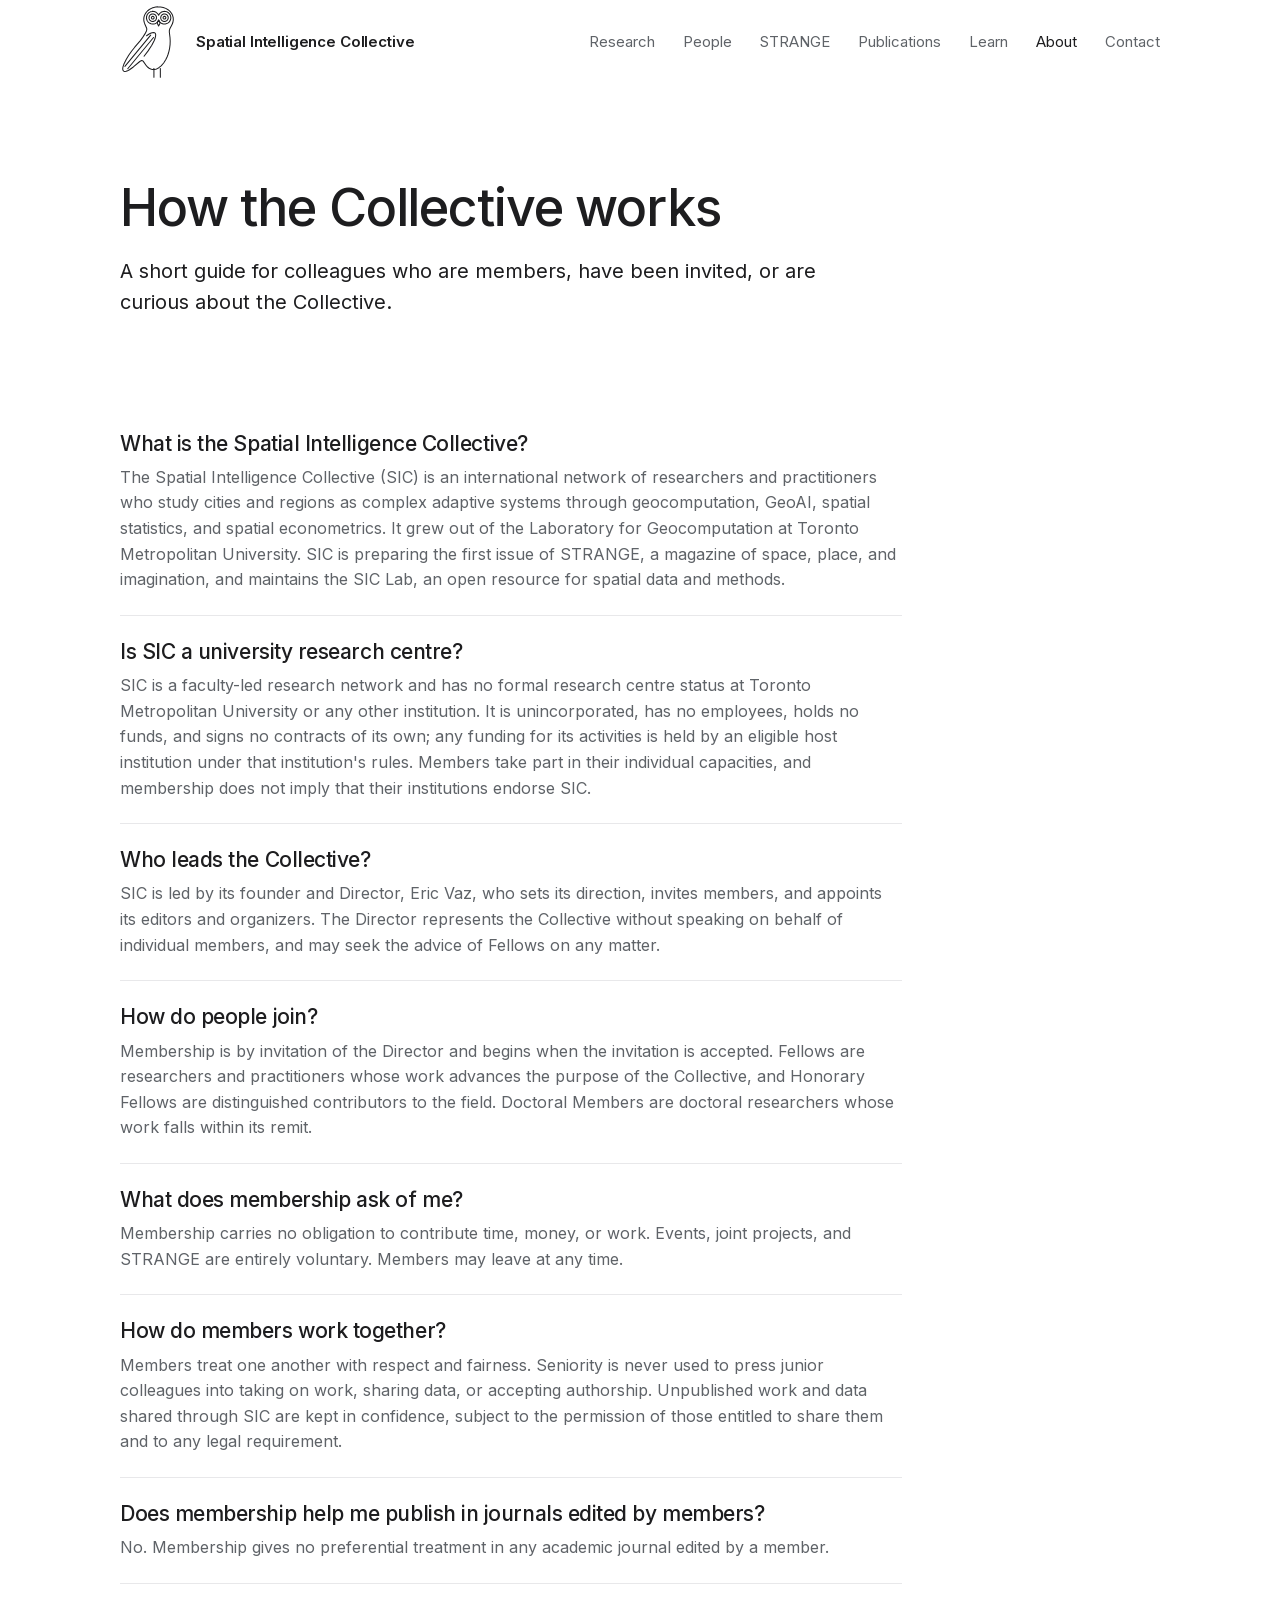
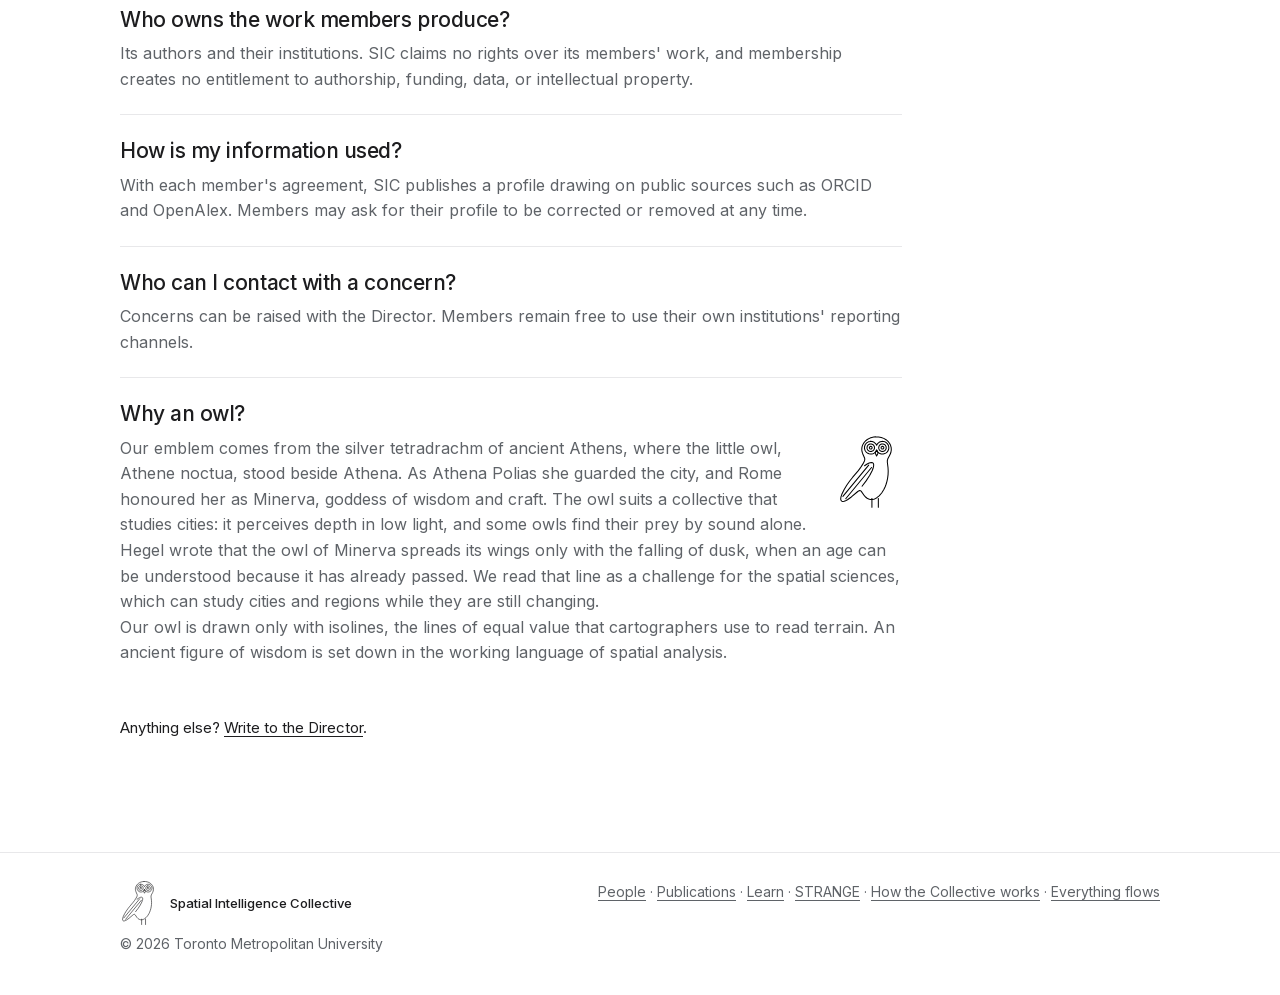
==== commit 04ea9797: "Header and footer use the full isoline owl; header owl matches the About emblem at 72 px" ====
--- a/about/index.html
+++ b/about/index.html
@@ -13,7 +13,7 @@
 <meta property="og:image" content="https://spatialintelligence.network/assets/art/og-sic-owl.png">
 <meta name="theme-color" content="#ffffff">
 <link rel="preload" href="../assets/fonts/inter-latin.woff2" as="font" type="font/woff2" crossorigin>
-<link rel="stylesheet" href="../assets/css/site.css?v=15">
+<link rel="stylesheet" href="../assets/css/site.css?v=17">
 <link rel="icon" href="data:image/svg+xml,<svg xmlns='http://www.w3.org/2000/svg' viewBox='124 109 649 649' fill='none' stroke='%23111' stroke-width='24.0' stroke-linecap='round' stroke-linejoin='round'><path d='M534.0 127.0 L558.0 127.9 L581.0 132.4 L603.0 140.6 L623.0 152.2 L640.0 166.6 L653.1 183.0 L662.4 201.0 L667.8 221.0 L668.8 242.0 L664.8 264.0 L657.0 283.9 L638.7 318.0 L634.3 334.0 L634.3 349.0 L640.1 394.0 L641.8 424.0 L640.7 456.0 L636.5 489.0 L630.9 515.0 L623.5 540.0 L614.4 564.0 L604.0 585.8 L585.0 616.3 L563.0 641.5 L540.0 659.3 L528.0 665.6 L516.0 669.9 L501.0 672.6 L486.0 672.1 L472.0 668.6 L458.4 662.0 L447.0 653.6 L435.7 642.0 L406.0 600.0 L400.0 595.8 L394.0 594.9 L386.0 597.5 L377.0 603.3 L321.0 650.8 L287.0 674.8 L271.0 683.2 L258.0 687.9 L247.0 689.5 L238.0 687.6 L232.5 683.0 L229.1 675.0 L228.4 665.0 L230.0 653.0 L240.1 622.0 L258.5 585.0 L280.6 549.0 L306.8 512.0 L333.0 478.8 L381.7 421.0 L399.2 398.0 L421.8 363.0 L435.0 337.0 L437.8 325.0 L436.9 314.0 L417.8 270.0 L414.1 257.0 L412.1 244.0 L411.9 230.0 L413.6 217.0 L417.3 204.0 L423.0 191.0 L431.2 178.0 L442.0 165.4 L454.0 154.9 L468.0 145.6 L483.0 138.2 L499.0 132.6 L516.0 128.8 L534.0 127.0'/><path d='M254.2 662.5 L489.8 377.5'/><path d='M436.0 379.3 L455.0 366.4 L471.0 357.7 L484.0 352.6 L497.0 350.5 L505.2 352.0 L512.2 358.0 L515.2 367.0 L515.0 381.1 L510.2 401.0 L503.0 420.0 L481.5 462.0 L449.6 511.0 L414.0 557.1'/><path d='M480.0 168.9 L489.0 168.0 L499.0 168.8 L508.0 171.1 L517.0 175.2 L525.0 180.9 L532.0 188.0 L537.3 196.0 L541.0 204.3 L545.8 194.0 L552.7 185.0 L561.0 177.8 L571.0 172.3 L582.0 168.9 L593.0 168.0 L604.0 169.4 L615.0 173.1 L624.0 178.5 L632.0 185.7 L638.2 194.0 L642.9 204.0 L645.4 214.0 L645.9 225.0 L644.4 235.0 L640.9 245.0 L634.0 256.0 L624.0 265.5 L613.0 271.7 L600.0 275.4 L590.0 276.0 L581.0 274.9 L564.0 268.2 L550.0 256.0 L544.7 248.0 L541.0 239.7 L536.2 250.0 L529.3 259.0 L521.0 266.2 L511.0 271.7 L500.0 275.1 L489.0 276.0 L478.0 274.6 L467.0 270.9 L453.0 261.3 L442.7 248.0 L436.9 232.0 L436.5 215.0 L441.1 199.0 L450.7 185.0 L464.0 174.7 L480.0 168.9'/><path d='M485.0 206.0 L492.0 205.3 L498.0 207.2 L503.0 211.4 L506.0 217.0 L506.7 224.0 L504.8 230.0 L500.6 235.0 L495.0 238.0 L488.0 238.7 L482.0 236.8 L477.0 232.6 L474.0 227.0 L473.3 220.0 L475.2 214.0 L479.4 209.0 L485.0 206.0'/><path d='M587.0 206.0 L594.0 205.3 L600.0 207.2 L605.0 211.4 L608.0 217.0 L608.7 224.0 L606.8 230.0 L602.6 235.0 L597.0 238.0 L590.0 238.7 L584.0 236.8 L579.0 232.6 L576.0 227.0 L575.3 220.0 L577.2 214.0 L581.4 209.0 L587.0 206.0'/><path d='M541.0 242.0 L554.0 268.0 L541.0 294.0 L528.0 268.0 L541.0 242.0'/><path d='M500.0 664.0 L500.0 740.0'/><path d='M556.0 664.0 L556.0 740.0'/></svg>">
 <script type="application/ld+json">{"@context": "https://schema.org", "@type": "FAQPage", "url": "https://spatialintelligence.network/about/", "mainEntity": [{"@type": "Question", "name": "What is the Spatial Intelligence Collective?", "acceptedAnswer": {"@type": "Answer", "text": "The Spatial Intelligence Collective (SIC) is an international network of researchers and practitioners who study cities and regions as complex adaptive systems through geocomputation, GeoAI, spatial statistics, and spatial econometrics. It grew out of the Laboratory for Geocomputation at Toronto Metropolitan University. SIC is preparing the first issue of STRANGE, a magazine of space, place, and imagination, and maintains the SIC Lab, an open resource for spatial data and methods."}}, {"@type": "Question", "name": "Is SIC a university research centre?", "acceptedAnswer": {"@type": "Answer", "text": "SIC is a faculty-led research network and has no formal research centre status at Toronto Metropolitan University or any other institution. It is unincorporated, has no employees, holds no funds, and signs no contracts of its own; any funding for its activities is held by an eligible host institution under that institution's rules. Members take part in their individual capacities, and membership does not imply that their institutions endorse SIC."}}, {"@type": "Question", "name": "Who leads the Collective?", "acceptedAnswer": {"@type": "Answer", "text": "SIC is led by its founder and Director, Eric Vaz, who sets its direction, invites members, and appoints its editors and organizers. The Director represents the Collective without speaking on behalf of individual members, and may seek the advice of Fellows on any matter."}}, {"@type": "Question", "name": "How do people join?", "acceptedAnswer": {"@type": "Answer", "text": "Membership is by invitation of the Director and begins when the invitation is accepted. Fellows are researchers and practitioners whose work advances the purpose of the Collective, and Honorary Fellows are distinguished contributors to the field. Doctoral Members are doctoral researchers whose work falls within its remit."}}, {"@type": "Question", "name": "What does membership ask of me?", "acceptedAnswer": {"@type": "Answer", "text": "Membership carries no obligation to contribute time, money, or work. Events, joint projects, and STRANGE are entirely voluntary. Members may leave at any time."}}, {"@type": "Question", "name": "How do members work together?", "acceptedAnswer": {"@type": "Answer", "text": "Members treat one another with respect and fairness. Seniority is never used to press junior colleagues into taking on work, sharing data, or accepting authorship. Unpublished work and data shared through SIC are kept in confidence, subject to the permission of those entitled to share them and to any legal requirement."}}, {"@type": "Question", "name": "Does membership help me publish in journals edited by members?", "acceptedAnswer": {"@type": "Answer", "text": "No. Membership gives no preferential treatment in any academic journal edited by a member."}}, {"@type": "Question", "name": "Who owns the work members produce?", "acceptedAnswer": {"@type": "Answer", "text": "Its authors and their institutions. SIC claims no rights over its members' work, and membership creates no entitlement to authorship, funding, data, or intellectual property."}}, {"@type": "Question", "name": "How is my information used?", "acceptedAnswer": {"@type": "Answer", "text": "With each member's agreement, SIC publishes a profile drawing on public sources such as ORCID and OpenAlex. Members may ask for their profile to be corrected or removed at any time."}}, {"@type": "Question", "name": "Who can I contact with a concern?", "acceptedAnswer": {"@type": "Answer", "text": "Concerns can be raised with the Director. Members remain free to use their own institutions' reporting channels."}}, {"@type": "Question", "name": "Why an owl?", "acceptedAnswer": {"@type": "Answer", "text": "Our emblem comes from the silver tetradrachm of ancient Athens, where the little owl, Athene noctua, stood beside Athena. As Athena Polias she guarded the city, and Rome honoured her as Minerva, goddess of wisdom and craft. The owl suits a collective that studies cities: it perceives depth in low light, and some owls find their prey by sound alone.\n\nHegel wrote that the owl of Minerva spreads its wings only with the falling of dusk, when an age can be understood because it has already passed. We read that line as a challenge for the spatial sciences, which can study cities and regions while they are still changing.\n\nOur owl is drawn only with isolines, the lines of equal value that cartographers use to read terrain. An ancient figure of wisdom is set down in the working language of spatial analysis."}}]}</script>
 </head>
@@ -22,7 +22,7 @@
 
 <header class="hdr">
   <div class="wrap">
-    <a class="brand" href="../"><svg class="brand-owl" viewBox="122 107 654 654" fill="none" stroke="currentColor" stroke-width="27.0" stroke-linecap="round" stroke-linejoin="round" aria-hidden="true" focusable="false"><path d="M534.0 127.0 L558.0 127.9 L581.0 132.4 L603.0 140.6 L623.0 152.2 L640.0 166.6 L653.1 183.0 L662.4 201.0 L667.8 221.0 L668.8 242.0 L664.8 264.0 L657.0 283.9 L638.7 318.0 L634.3 334.0 L634.3 349.0 L640.1 394.0 L641.8 424.0 L640.7 456.0 L636.5 489.0 L630.9 515.0 L623.5 540.0 L614.4 564.0 L604.0 585.8 L585.0 616.3 L563.0 641.5 L540.0 659.3 L528.0 665.6 L516.0 669.9 L501.0 672.6 L486.0 672.1 L472.0 668.6 L458.4 662.0 L447.0 653.6 L435.7 642.0 L406.0 600.0 L400.0 595.8 L394.0 594.9 L386.0 597.5 L377.0 603.3 L321.0 650.8 L287.0 674.8 L271.0 683.2 L258.0 687.9 L247.0 689.5 L238.0 687.6 L232.5 683.0 L229.1 675.0 L228.4 665.0 L230.0 653.0 L240.1 622.0 L258.5 585.0 L280.6 549.0 L306.8 512.0 L333.0 478.8 L381.7 421.0 L399.2 398.0 L421.8 363.0 L435.0 337.0 L437.8 325.0 L436.9 314.0 L417.8 270.0 L414.1 257.0 L412.1 244.0 L411.9 230.0 L413.6 217.0 L417.3 204.0 L423.0 191.0 L431.2 178.0 L442.0 165.4 L454.0 154.9 L468.0 145.6 L483.0 138.2 L499.0 132.6 L516.0 128.8 L534.0 127.0"/><path d="M254.2 662.5 L489.8 377.5"/><path d="M436.0 379.3 L455.0 366.4 L471.0 357.7 L484.0 352.6 L497.0 350.5 L505.2 352.0 L512.2 358.0 L515.2 367.0 L515.0 381.1 L510.2 401.0 L503.0 420.0 L481.5 462.0 L449.6 511.0 L414.0 557.1"/><path d="M480.0 168.9 L489.0 168.0 L499.0 168.8 L508.0 171.1 L517.0 175.2 L525.0 180.9 L532.0 188.0 L537.3 196.0 L541.0 204.3 L545.8 194.0 L552.7 185.0 L561.0 177.8 L571.0 172.3 L582.0 168.9 L593.0 168.0 L604.0 169.4 L615.0 173.1 L624.0 178.5 L632.0 185.7 L638.2 194.0 L642.9 204.0 L645.4 214.0 L645.9 225.0 L644.4 235.0 L640.9 245.0 L634.0 256.0 L624.0 265.5 L613.0 271.7 L600.0 275.4 L590.0 276.0 L581.0 274.9 L564.0 268.2 L550.0 256.0 L544.7 248.0 L541.0 239.7 L536.2 250.0 L529.3 259.0 L521.0 266.2 L511.0 271.7 L500.0 275.1 L489.0 276.0 L478.0 274.6 L467.0 270.9 L453.0 261.3 L442.7 248.0 L436.9 232.0 L436.5 215.0 L441.1 199.0 L450.7 185.0 L464.0 174.7 L480.0 168.9"/><path d="M485.0 206.0 L492.0 205.3 L498.0 207.2 L503.0 211.4 L506.0 217.0 L506.7 224.0 L504.8 230.0 L500.6 235.0 L495.0 238.0 L488.0 238.7 L482.0 236.8 L477.0 232.6 L474.0 227.0 L473.3 220.0 L475.2 214.0 L479.4 209.0 L485.0 206.0"/><path d="M587.0 206.0 L594.0 205.3 L600.0 207.2 L605.0 211.4 L608.0 217.0 L608.7 224.0 L606.8 230.0 L602.6 235.0 L597.0 238.0 L590.0 238.7 L584.0 236.8 L579.0 232.6 L576.0 227.0 L575.3 220.0 L577.2 214.0 L581.4 209.0 L587.0 206.0"/><path d="M541.0 242.0 L554.0 268.0 L541.0 294.0 L528.0 268.0 L541.0 242.0"/><path d="M500.0 664.0 L500.0 740.0"/><path d="M556.0 664.0 L556.0 740.0"/></svg><span>Spatial Intelligence Collective</span></a>
+    <a class="brand" href="../"><svg class="brand-owl" viewBox="135 120 627 627" fill="none" stroke="currentColor" stroke-linecap="round" stroke-linejoin="round" aria-hidden="true" focusable="false"><path d="M534.0 127.0 L558.0 127.9 L581.0 132.4 L603.0 140.6 L623.0 152.2 L640.0 166.6 L653.1 183.0 L662.4 201.0 L667.8 221.0 L668.8 242.0 L664.8 264.0 L657.0 283.9 L638.7 318.0 L634.3 334.0 L634.3 349.0 L640.1 394.0 L641.8 424.0 L640.7 456.0 L636.5 489.0 L630.9 515.0 L623.5 540.0 L614.4 564.0 L604.0 585.8 L585.0 616.3 L563.0 641.5 L540.0 659.3 L528.0 665.6 L516.0 669.9 L501.0 672.6 L486.0 672.1 L472.0 668.6 L458.4 662.0 L447.0 653.6 L435.7 642.0 L406.0 600.0 L400.0 595.8 L394.0 594.9 L386.0 597.5 L377.0 603.3 L321.0 650.8 L287.0 674.8 L271.0 683.2 L258.0 687.9 L247.0 689.5 L238.0 687.6 L232.5 683.0 L229.1 675.0 L228.4 665.0 L230.0 653.0 L240.1 622.0 L258.5 585.0 L280.6 549.0 L306.8 512.0 L333.0 478.8 L381.7 421.0 L399.2 398.0 L421.8 363.0 L435.0 337.0 L437.8 325.0 L436.9 314.0 L417.8 270.0 L414.1 257.0 L412.1 244.0 L411.9 230.0 L413.6 217.0 L417.3 204.0 L423.0 191.0 L431.2 178.0 L442.0 165.4 L454.0 154.9 L468.0 145.6 L483.0 138.2 L499.0 132.6 L516.0 128.8 L534.0 127.0"/><path d="M247.3 645.7 L472.0 373.9"/><path d="M272.0 666.1 L496.7 394.3"/><path d="M436.0 379.3 L455.0 366.4 L471.0 357.7 L484.0 352.6 L497.0 350.5 L505.2 352.0 L512.2 358.0 L515.2 367.0 L515.0 381.1 L510.2 401.0 L503.0 420.0 L481.5 462.0 L449.6 511.0 L414.0 557.1"/><path d="M486.0 166.9 L503.0 168.4 L519.0 175.0 L532.0 186.2 L541.0 200.9 L546.3 191.0 L554.0 182.0 L563.0 175.0 L573.0 170.2 L584.0 167.4 L596.0 166.9 L607.0 168.9 L617.4 173.0 L626.6 179.0 L634.0 186.2 L640.1 195.0 L644.5 205.0 L646.9 216.0 L647.0 227.0 L645.0 237.4 L641.0 247.4 L633.8 258.0 L624.0 267.0 L612.0 273.4 L599.0 276.8 L581.0 276.1 L564.0 269.6 L550.2 258.0 L541.0 243.1 L535.7 253.0 L528.0 262.0 L519.0 269.0 L509.0 273.8 L498.0 276.6 L486.0 277.1 L475.0 275.1 L464.6 271.0 L450.0 260.0 L440.3 246.0 L435.2 229.0 L435.9 211.0 L442.4 194.0 L454.0 180.2 L469.0 171.0 L486.0 166.9"/><path d="M482.0 190.0 L495.0 189.4 L507.0 193.7 L516.2 202.0 L522.0 214.0 L522.6 227.0 L518.3 239.0 L510.0 248.2 L498.0 254.0 L485.0 254.6 L473.0 250.3 L463.8 242.0 L458.0 230.0 L457.4 217.0 L461.7 205.0 L470.0 195.8 L482.0 190.0"/><path d="M584.0 190.0 L597.0 189.4 L609.0 193.7 L618.2 202.0 L624.0 214.0 L624.6 227.0 L620.3 239.0 L612.0 248.2 L600.0 254.0 L587.0 254.6 L575.0 250.3 L565.8 242.0 L560.0 230.0 L559.4 217.0 L563.7 205.0 L572.0 195.8 L584.0 190.0"/><path d="M486.0 210.7 L491.0 210.0 L495.0 211.1 L498.9 214.0 L501.3 218.0 L502.0 223.0 L500.9 227.0 L498.0 230.9 L494.0 233.3 L489.0 234.0 L485.0 232.9 L481.1 230.0 L478.7 226.0 L478.0 221.0 L479.1 217.0 L482.0 213.1 L486.0 210.7"/><path d="M588.0 210.7 L593.0 210.0 L597.0 211.1 L600.9 214.0 L603.3 218.0 L604.0 223.0 L602.9 227.0 L600.0 230.9 L596.0 233.3 L591.0 234.0 L587.0 232.9 L583.1 230.0 L580.7 226.0 L580.0 221.0 L581.1 217.0 L584.0 213.1 L588.0 210.7"/><path d="M541.0 242.0 L554.0 268.0 L541.0 294.0 L528.0 268.0 L541.0 242.0"/><path d="M500.0 664.0 L500.0 740.0"/><path d="M556.0 664.0 L556.0 740.0"/></svg><span>Spatial Intelligence Collective</span></a>
     <button class="menu" aria-expanded="false" aria-controls="nav">Menu</button>
     <nav class="nav" id="nav" aria-label="Main">
       <a href="../#research">Research</a>
@@ -53,7 +53,7 @@
 
 <footer class="ftr">
   <div class="wrap">
-    <div class="ftr-id"><a class="ftr-brand" href="../"><svg class="brand-owl" viewBox="122 107 654 654" fill="none" stroke="currentColor" stroke-width="27.0" stroke-linecap="round" stroke-linejoin="round" aria-hidden="true" focusable="false"><path d="M534.0 127.0 L558.0 127.9 L581.0 132.4 L603.0 140.6 L623.0 152.2 L640.0 166.6 L653.1 183.0 L662.4 201.0 L667.8 221.0 L668.8 242.0 L664.8 264.0 L657.0 283.9 L638.7 318.0 L634.3 334.0 L634.3 349.0 L640.1 394.0 L641.8 424.0 L640.7 456.0 L636.5 489.0 L630.9 515.0 L623.5 540.0 L614.4 564.0 L604.0 585.8 L585.0 616.3 L563.0 641.5 L540.0 659.3 L528.0 665.6 L516.0 669.9 L501.0 672.6 L486.0 672.1 L472.0 668.6 L458.4 662.0 L447.0 653.6 L435.7 642.0 L406.0 600.0 L400.0 595.8 L394.0 594.9 L386.0 597.5 L377.0 603.3 L321.0 650.8 L287.0 674.8 L271.0 683.2 L258.0 687.9 L247.0 689.5 L238.0 687.6 L232.5 683.0 L229.1 675.0 L228.4 665.0 L230.0 653.0 L240.1 622.0 L258.5 585.0 L280.6 549.0 L306.8 512.0 L333.0 478.8 L381.7 421.0 L399.2 398.0 L421.8 363.0 L435.0 337.0 L437.8 325.0 L436.9 314.0 L417.8 270.0 L414.1 257.0 L412.1 244.0 L411.9 230.0 L413.6 217.0 L417.3 204.0 L423.0 191.0 L431.2 178.0 L442.0 165.4 L454.0 154.9 L468.0 145.6 L483.0 138.2 L499.0 132.6 L516.0 128.8 L534.0 127.0"/><path d="M254.2 662.5 L489.8 377.5"/><path d="M436.0 379.3 L455.0 366.4 L471.0 357.7 L484.0 352.6 L497.0 350.5 L505.2 352.0 L512.2 358.0 L515.2 367.0 L515.0 381.1 L510.2 401.0 L503.0 420.0 L481.5 462.0 L449.6 511.0 L414.0 557.1"/><path d="M480.0 168.9 L489.0 168.0 L499.0 168.8 L508.0 171.1 L517.0 175.2 L525.0 180.9 L532.0 188.0 L537.3 196.0 L541.0 204.3 L545.8 194.0 L552.7 185.0 L561.0 177.8 L571.0 172.3 L582.0 168.9 L593.0 168.0 L604.0 169.4 L615.0 173.1 L624.0 178.5 L632.0 185.7 L638.2 194.0 L642.9 204.0 L645.4 214.0 L645.9 225.0 L644.4 235.0 L640.9 245.0 L634.0 256.0 L624.0 265.5 L613.0 271.7 L600.0 275.4 L590.0 276.0 L581.0 274.9 L564.0 268.2 L550.0 256.0 L544.7 248.0 L541.0 239.7 L536.2 250.0 L529.3 259.0 L521.0 266.2 L511.0 271.7 L500.0 275.1 L489.0 276.0 L478.0 274.6 L467.0 270.9 L453.0 261.3 L442.7 248.0 L436.9 232.0 L436.5 215.0 L441.1 199.0 L450.7 185.0 L464.0 174.7 L480.0 168.9"/><path d="M485.0 206.0 L492.0 205.3 L498.0 207.2 L503.0 211.4 L506.0 217.0 L506.7 224.0 L504.8 230.0 L500.6 235.0 L495.0 238.0 L488.0 238.7 L482.0 236.8 L477.0 232.6 L474.0 227.0 L473.3 220.0 L475.2 214.0 L479.4 209.0 L485.0 206.0"/><path d="M587.0 206.0 L594.0 205.3 L600.0 207.2 L605.0 211.4 L608.0 217.0 L608.7 224.0 L606.8 230.0 L602.6 235.0 L597.0 238.0 L590.0 238.7 L584.0 236.8 L579.0 232.6 L576.0 227.0 L575.3 220.0 L577.2 214.0 L581.4 209.0 L587.0 206.0"/><path d="M541.0 242.0 L554.0 268.0 L541.0 294.0 L528.0 268.0 L541.0 242.0"/><path d="M500.0 664.0 L500.0 740.0"/><path d="M556.0 664.0 L556.0 740.0"/></svg><span>Spatial Intelligence Collective</span></a><span>© <span id="yr">2026</span> Toronto Metropolitan University</span></div>
+    <div class="ftr-id"><a class="ftr-brand" href="../"><svg class="brand-owl" viewBox="135 120 627 627" fill="none" stroke="currentColor" stroke-linecap="round" stroke-linejoin="round" aria-hidden="true" focusable="false"><path d="M534.0 127.0 L558.0 127.9 L581.0 132.4 L603.0 140.6 L623.0 152.2 L640.0 166.6 L653.1 183.0 L662.4 201.0 L667.8 221.0 L668.8 242.0 L664.8 264.0 L657.0 283.9 L638.7 318.0 L634.3 334.0 L634.3 349.0 L640.1 394.0 L641.8 424.0 L640.7 456.0 L636.5 489.0 L630.9 515.0 L623.5 540.0 L614.4 564.0 L604.0 585.8 L585.0 616.3 L563.0 641.5 L540.0 659.3 L528.0 665.6 L516.0 669.9 L501.0 672.6 L486.0 672.1 L472.0 668.6 L458.4 662.0 L447.0 653.6 L435.7 642.0 L406.0 600.0 L400.0 595.8 L394.0 594.9 L386.0 597.5 L377.0 603.3 L321.0 650.8 L287.0 674.8 L271.0 683.2 L258.0 687.9 L247.0 689.5 L238.0 687.6 L232.5 683.0 L229.1 675.0 L228.4 665.0 L230.0 653.0 L240.1 622.0 L258.5 585.0 L280.6 549.0 L306.8 512.0 L333.0 478.8 L381.7 421.0 L399.2 398.0 L421.8 363.0 L435.0 337.0 L437.8 325.0 L436.9 314.0 L417.8 270.0 L414.1 257.0 L412.1 244.0 L411.9 230.0 L413.6 217.0 L417.3 204.0 L423.0 191.0 L431.2 178.0 L442.0 165.4 L454.0 154.9 L468.0 145.6 L483.0 138.2 L499.0 132.6 L516.0 128.8 L534.0 127.0"/><path d="M247.3 645.7 L472.0 373.9"/><path d="M272.0 666.1 L496.7 394.3"/><path d="M436.0 379.3 L455.0 366.4 L471.0 357.7 L484.0 352.6 L497.0 350.5 L505.2 352.0 L512.2 358.0 L515.2 367.0 L515.0 381.1 L510.2 401.0 L503.0 420.0 L481.5 462.0 L449.6 511.0 L414.0 557.1"/><path d="M486.0 166.9 L503.0 168.4 L519.0 175.0 L532.0 186.2 L541.0 200.9 L546.3 191.0 L554.0 182.0 L563.0 175.0 L573.0 170.2 L584.0 167.4 L596.0 166.9 L607.0 168.9 L617.4 173.0 L626.6 179.0 L634.0 186.2 L640.1 195.0 L644.5 205.0 L646.9 216.0 L647.0 227.0 L645.0 237.4 L641.0 247.4 L633.8 258.0 L624.0 267.0 L612.0 273.4 L599.0 276.8 L581.0 276.1 L564.0 269.6 L550.2 258.0 L541.0 243.1 L535.7 253.0 L528.0 262.0 L519.0 269.0 L509.0 273.8 L498.0 276.6 L486.0 277.1 L475.0 275.1 L464.6 271.0 L450.0 260.0 L440.3 246.0 L435.2 229.0 L435.9 211.0 L442.4 194.0 L454.0 180.2 L469.0 171.0 L486.0 166.9"/><path d="M482.0 190.0 L495.0 189.4 L507.0 193.7 L516.2 202.0 L522.0 214.0 L522.6 227.0 L518.3 239.0 L510.0 248.2 L498.0 254.0 L485.0 254.6 L473.0 250.3 L463.8 242.0 L458.0 230.0 L457.4 217.0 L461.7 205.0 L470.0 195.8 L482.0 190.0"/><path d="M584.0 190.0 L597.0 189.4 L609.0 193.7 L618.2 202.0 L624.0 214.0 L624.6 227.0 L620.3 239.0 L612.0 248.2 L600.0 254.0 L587.0 254.6 L575.0 250.3 L565.8 242.0 L560.0 230.0 L559.4 217.0 L563.7 205.0 L572.0 195.8 L584.0 190.0"/><path d="M486.0 210.7 L491.0 210.0 L495.0 211.1 L498.9 214.0 L501.3 218.0 L502.0 223.0 L500.9 227.0 L498.0 230.9 L494.0 233.3 L489.0 234.0 L485.0 232.9 L481.1 230.0 L478.7 226.0 L478.0 221.0 L479.1 217.0 L482.0 213.1 L486.0 210.7"/><path d="M588.0 210.7 L593.0 210.0 L597.0 211.1 L600.9 214.0 L603.3 218.0 L604.0 223.0 L602.9 227.0 L600.0 230.9 L596.0 233.3 L591.0 234.0 L587.0 232.9 L583.1 230.0 L580.7 226.0 L580.0 221.0 L581.1 217.0 L584.0 213.1 L588.0 210.7"/><path d="M541.0 242.0 L554.0 268.0 L541.0 294.0 L528.0 268.0 L541.0 242.0"/><path d="M500.0 664.0 L500.0 740.0"/><path d="M556.0 664.0 L556.0 740.0"/></svg><span>Spatial Intelligence Collective</span></a><span>© <span id="yr">2026</span> Toronto Metropolitan University</span></div>
     <span><a href="../people/">People</a> · <a href="../publications/">Publications</a> · <a href="../learn/">Learn</a> · <a href="../strange/">STRANGE</a> · <a href="../about/">How the Collective works</a> · <a href="../#flows">Everything flows</a></span>
   </div>
 </footer>
--- a/assets/css/site.css
+++ b/assets/css/site.css
@@ -13,7 +13,7 @@
   --step:clamp(56px,9vw,112px);  /* vertical rhythm between sections */
 }
 *{box-sizing:border-box}
-html{-webkit-text-size-adjust:100%;scroll-behavior:smooth;scroll-padding-top:72px}
+html{-webkit-text-size-adjust:100%;scroll-behavior:smooth;scroll-padding-top:96px}
 @media (prefers-reduced-motion:reduce){html{scroll-behavior:auto}}
 body{margin:0;background:var(--bg);color:var(--ink);
   font:400 17px/1.6 Inter,system-ui,-apple-system,"Segoe UI",Arial,sans-serif;
@@ -32,15 +32,15 @@
   -webkit-backdrop-filter:saturate(1.4) blur(12px);backdrop-filter:saturate(1.4) blur(12px);
   border-bottom:1px solid transparent;transition:border-color .2s}
 .hdr.scrolled{border-bottom-color:var(--rule)}
-.hdr .wrap{display:flex;align-items:center;justify-content:space-between;height:60px}
-.brand{font-weight:600;font-size:15px;letter-spacing:-.01em;text-decoration:none;white-space:nowrap;display:inline-flex;align-items:center;gap:12px}.brand-owl{width:36px;height:36px;flex:none;margin:-7px 0}
+.hdr .wrap{display:flex;align-items:center;justify-content:space-between;height:84px}
+.brand{font-weight:600;font-size:15px;letter-spacing:-.01em;text-decoration:none;white-space:nowrap;display:inline-flex;align-items:center;gap:12px}.brand-owl{width:72px;height:72px;flex:none;margin:0 0 0 -8px;stroke-width:9px}
 .nav{display:flex;gap:28px;font-size:15px}
 .nav a{text-decoration:none;color:var(--muted)}
 .nav a:hover,.nav a[aria-current]{color:var(--ink)}
 .menu{display:none;background:none;border:0;font:inherit;font-size:15px;padding:8px 0;color:var(--ink);cursor:pointer}
 @media (max-width:759px){
   .menu{display:block}
-  .nav{display:none;position:absolute;left:0;right:0;top:60px;background:#fff;
+  .nav{display:none;position:absolute;left:0;right:0;top:84px;background:#fff;
     flex-direction:column;gap:0;padding:8px var(--gutter) 16px;border-bottom:1px solid var(--rule)}
   .nav.open{display:flex}
   .nav a{padding:12px 0;font-size:17px;color:var(--ink);border-top:1px solid var(--rule)}
@@ -210,7 +210,7 @@
 .people .tag{margin-left:6px;vertical-align:1px}
 .plinks{display:block;font-size:14px;margin-top:6px;color:var(--muted)}
 .plinks a{color:var(--ink)}
-.people li[id]{scroll-margin-top:80px}
+.people li[id]{scroll-margin-top:104px}
 .people .d{margin:8px 0 0}
 
 /* publications: provenance, method note, tools */
@@ -259,4 +259,5 @@
 .faq .qa p{margin:0;font-size:16px;line-height:1.6;color:var(--muted)}
 .faq .more{margin-top:28px}
 
-.ftr-id{display:flex;flex-direction:column;gap:8px}.ftr-brand{display:inline-flex;align-items:center;gap:10px;font-weight:500;font-size:13px;color:var(--ink)!important;text-decoration:none}.ftr-brand .brand-owl{width:24px;height:24px;margin:0}.qa-owl{position:relative}.owl-emblem{float:right;width:72px;height:72px;margin:0 0 8px 24px}
+.ftr-id{display:flex;flex-direction:column;gap:8px}.ftr-brand{display:inline-flex;align-items:center;gap:10px;font-weight:500;font-size:13px;color:var(--ink)!important;text-decoration:none}.ftr-brand .brand-owl{width:44px;height:44px;margin:0 0 0 -4px}.qa-owl{position:relative}.owl-emblem{float:right;width:72px;height:72px;margin:0 0 8px 24px}
+.qa p+p{margin-top:10px}
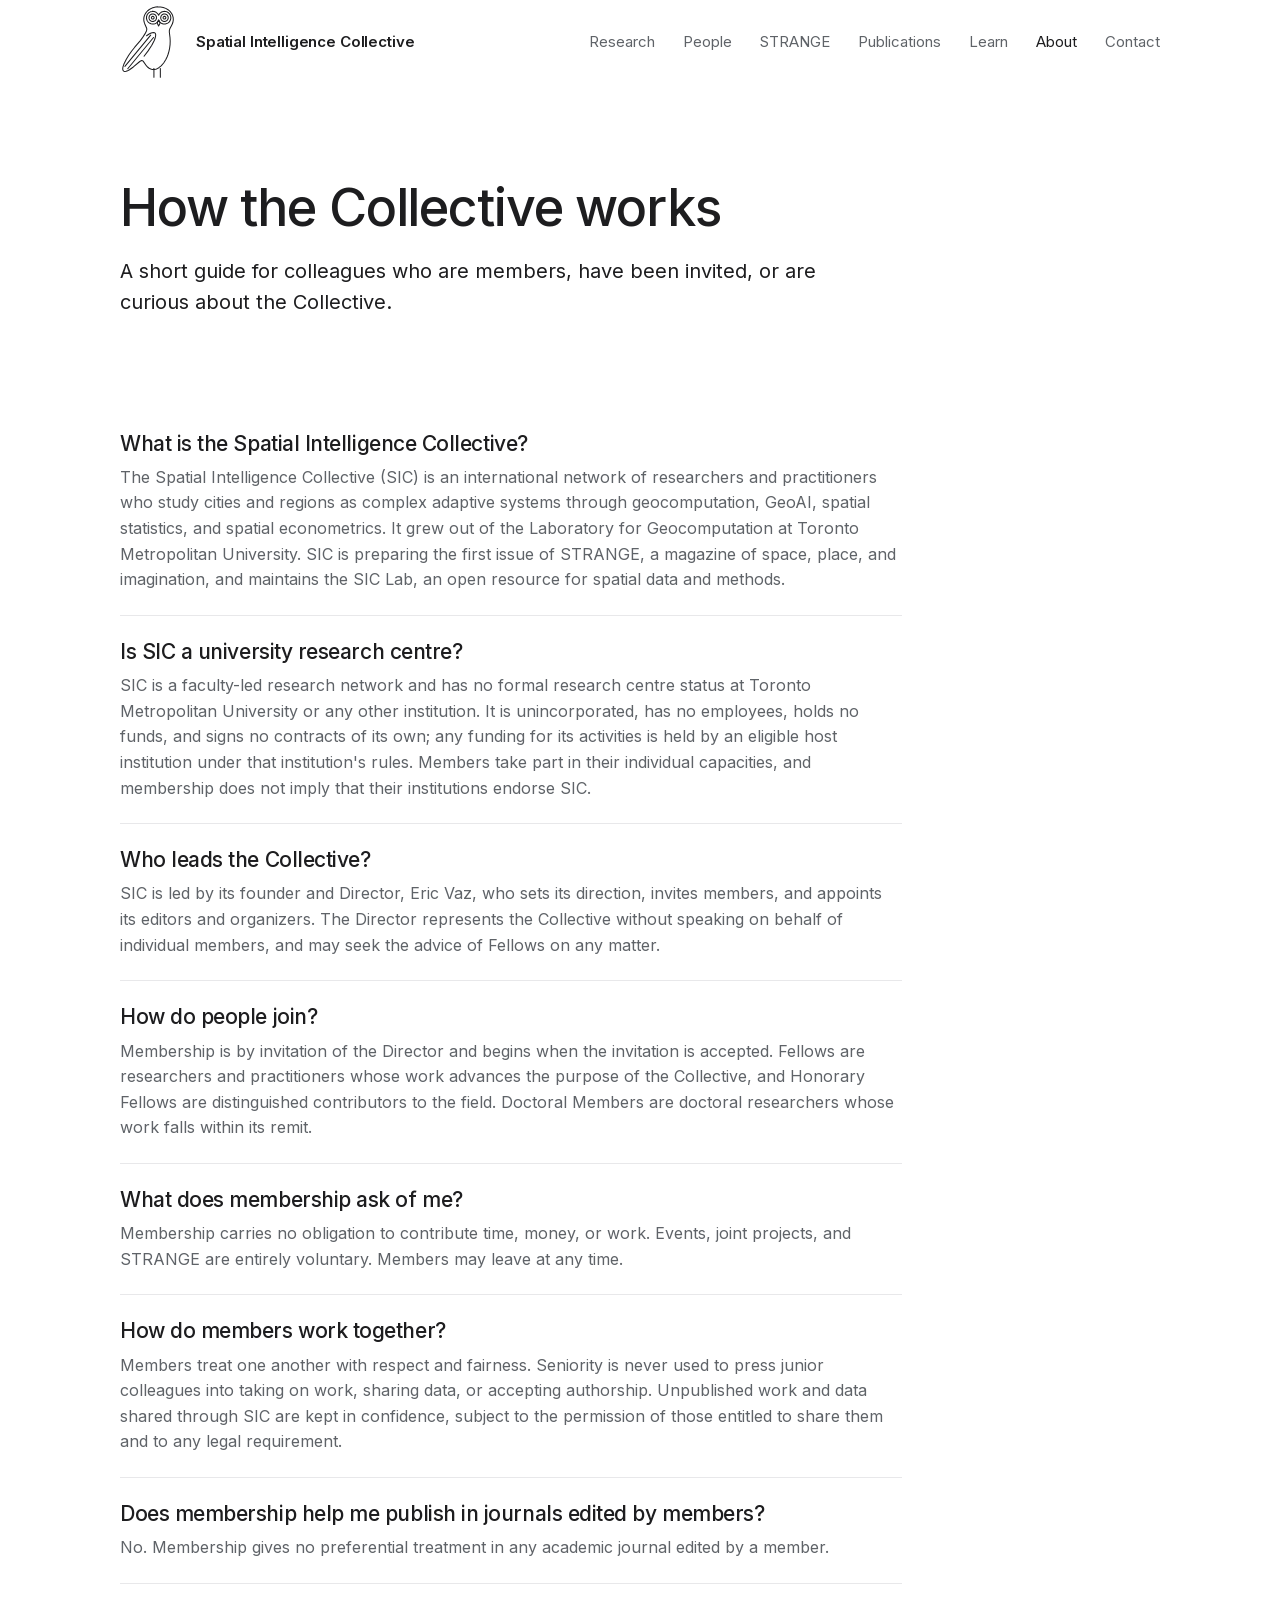
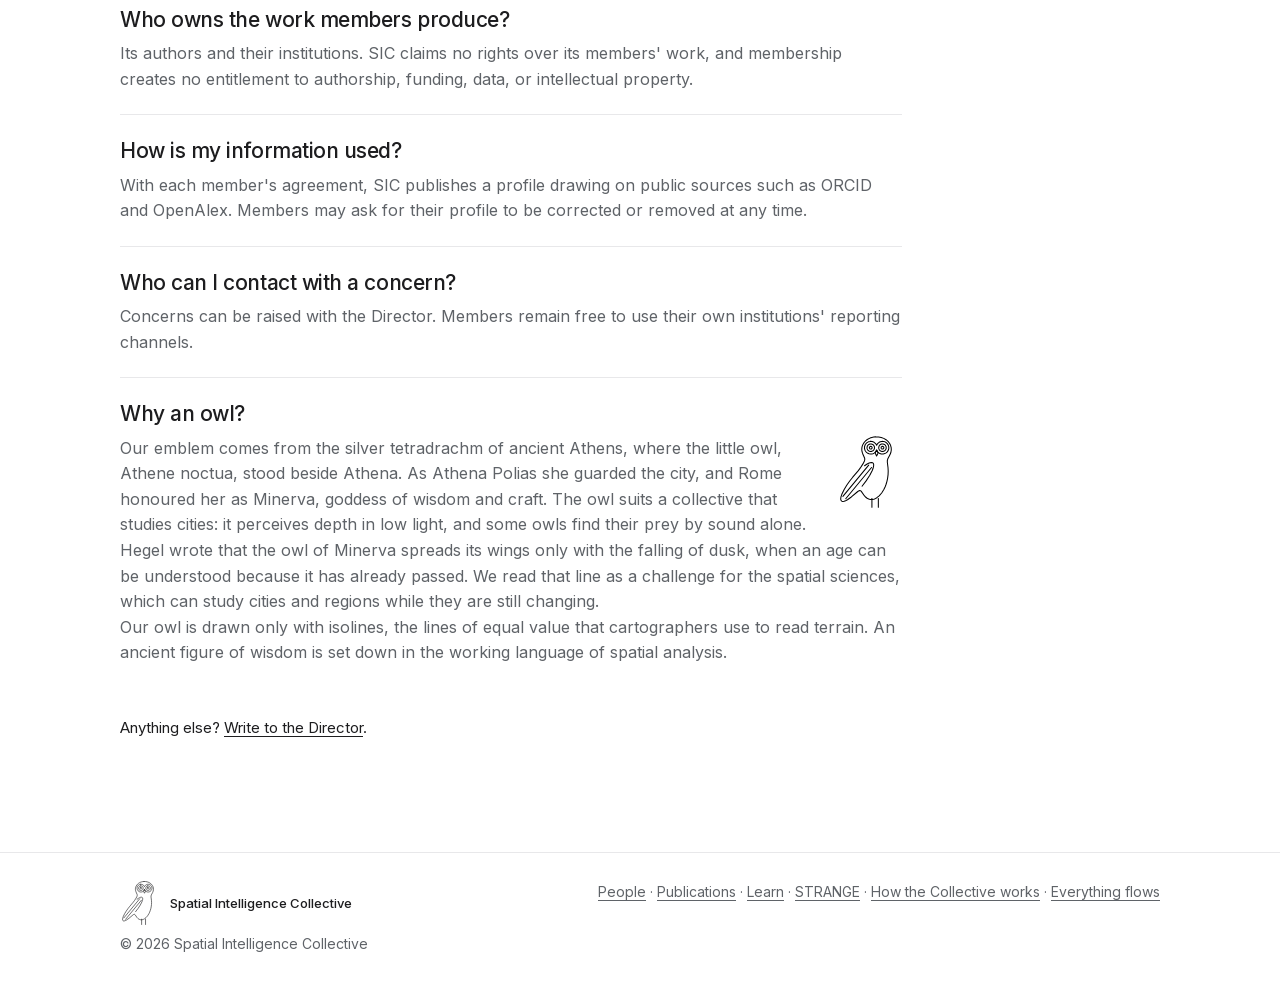
==== commit 40f2950a: "Credit the Collective, not TMU, in footer and home page title Co-Authored-By: Claude Opus 5.5 <norep" ====
--- a/about/index.html
+++ b/about/index.html
@@ -53,7 +53,7 @@
 
 <footer class="ftr">
   <div class="wrap">
-    <div class="ftr-id"><a class="ftr-brand" href="../"><svg class="brand-owl" viewBox="135 120 627 627" fill="none" stroke="currentColor" stroke-linecap="round" stroke-linejoin="round" aria-hidden="true" focusable="false"><path d="M534.0 127.0 L558.0 127.9 L581.0 132.4 L603.0 140.6 L623.0 152.2 L640.0 166.6 L653.1 183.0 L662.4 201.0 L667.8 221.0 L668.8 242.0 L664.8 264.0 L657.0 283.9 L638.7 318.0 L634.3 334.0 L634.3 349.0 L640.1 394.0 L641.8 424.0 L640.7 456.0 L636.5 489.0 L630.9 515.0 L623.5 540.0 L614.4 564.0 L604.0 585.8 L585.0 616.3 L563.0 641.5 L540.0 659.3 L528.0 665.6 L516.0 669.9 L501.0 672.6 L486.0 672.1 L472.0 668.6 L458.4 662.0 L447.0 653.6 L435.7 642.0 L406.0 600.0 L400.0 595.8 L394.0 594.9 L386.0 597.5 L377.0 603.3 L321.0 650.8 L287.0 674.8 L271.0 683.2 L258.0 687.9 L247.0 689.5 L238.0 687.6 L232.5 683.0 L229.1 675.0 L228.4 665.0 L230.0 653.0 L240.1 622.0 L258.5 585.0 L280.6 549.0 L306.8 512.0 L333.0 478.8 L381.7 421.0 L399.2 398.0 L421.8 363.0 L435.0 337.0 L437.8 325.0 L436.9 314.0 L417.8 270.0 L414.1 257.0 L412.1 244.0 L411.9 230.0 L413.6 217.0 L417.3 204.0 L423.0 191.0 L431.2 178.0 L442.0 165.4 L454.0 154.9 L468.0 145.6 L483.0 138.2 L499.0 132.6 L516.0 128.8 L534.0 127.0"/><path d="M247.3 645.7 L472.0 373.9"/><path d="M272.0 666.1 L496.7 394.3"/><path d="M436.0 379.3 L455.0 366.4 L471.0 357.7 L484.0 352.6 L497.0 350.5 L505.2 352.0 L512.2 358.0 L515.2 367.0 L515.0 381.1 L510.2 401.0 L503.0 420.0 L481.5 462.0 L449.6 511.0 L414.0 557.1"/><path d="M486.0 166.9 L503.0 168.4 L519.0 175.0 L532.0 186.2 L541.0 200.9 L546.3 191.0 L554.0 182.0 L563.0 175.0 L573.0 170.2 L584.0 167.4 L596.0 166.9 L607.0 168.9 L617.4 173.0 L626.6 179.0 L634.0 186.2 L640.1 195.0 L644.5 205.0 L646.9 216.0 L647.0 227.0 L645.0 237.4 L641.0 247.4 L633.8 258.0 L624.0 267.0 L612.0 273.4 L599.0 276.8 L581.0 276.1 L564.0 269.6 L550.2 258.0 L541.0 243.1 L535.7 253.0 L528.0 262.0 L519.0 269.0 L509.0 273.8 L498.0 276.6 L486.0 277.1 L475.0 275.1 L464.6 271.0 L450.0 260.0 L440.3 246.0 L435.2 229.0 L435.9 211.0 L442.4 194.0 L454.0 180.2 L469.0 171.0 L486.0 166.9"/><path d="M482.0 190.0 L495.0 189.4 L507.0 193.7 L516.2 202.0 L522.0 214.0 L522.6 227.0 L518.3 239.0 L510.0 248.2 L498.0 254.0 L485.0 254.6 L473.0 250.3 L463.8 242.0 L458.0 230.0 L457.4 217.0 L461.7 205.0 L470.0 195.8 L482.0 190.0"/><path d="M584.0 190.0 L597.0 189.4 L609.0 193.7 L618.2 202.0 L624.0 214.0 L624.6 227.0 L620.3 239.0 L612.0 248.2 L600.0 254.0 L587.0 254.6 L575.0 250.3 L565.8 242.0 L560.0 230.0 L559.4 217.0 L563.7 205.0 L572.0 195.8 L584.0 190.0"/><path d="M486.0 210.7 L491.0 210.0 L495.0 211.1 L498.9 214.0 L501.3 218.0 L502.0 223.0 L500.9 227.0 L498.0 230.9 L494.0 233.3 L489.0 234.0 L485.0 232.9 L481.1 230.0 L478.7 226.0 L478.0 221.0 L479.1 217.0 L482.0 213.1 L486.0 210.7"/><path d="M588.0 210.7 L593.0 210.0 L597.0 211.1 L600.9 214.0 L603.3 218.0 L604.0 223.0 L602.9 227.0 L600.0 230.9 L596.0 233.3 L591.0 234.0 L587.0 232.9 L583.1 230.0 L580.7 226.0 L580.0 221.0 L581.1 217.0 L584.0 213.1 L588.0 210.7"/><path d="M541.0 242.0 L554.0 268.0 L541.0 294.0 L528.0 268.0 L541.0 242.0"/><path d="M500.0 664.0 L500.0 740.0"/><path d="M556.0 664.0 L556.0 740.0"/></svg><span>Spatial Intelligence Collective</span></a><span>© <span id="yr">2026</span> Toronto Metropolitan University</span></div>
+    <div class="ftr-id"><a class="ftr-brand" href="../"><svg class="brand-owl" viewBox="135 120 627 627" fill="none" stroke="currentColor" stroke-linecap="round" stroke-linejoin="round" aria-hidden="true" focusable="false"><path d="M534.0 127.0 L558.0 127.9 L581.0 132.4 L603.0 140.6 L623.0 152.2 L640.0 166.6 L653.1 183.0 L662.4 201.0 L667.8 221.0 L668.8 242.0 L664.8 264.0 L657.0 283.9 L638.7 318.0 L634.3 334.0 L634.3 349.0 L640.1 394.0 L641.8 424.0 L640.7 456.0 L636.5 489.0 L630.9 515.0 L623.5 540.0 L614.4 564.0 L604.0 585.8 L585.0 616.3 L563.0 641.5 L540.0 659.3 L528.0 665.6 L516.0 669.9 L501.0 672.6 L486.0 672.1 L472.0 668.6 L458.4 662.0 L447.0 653.6 L435.7 642.0 L406.0 600.0 L400.0 595.8 L394.0 594.9 L386.0 597.5 L377.0 603.3 L321.0 650.8 L287.0 674.8 L271.0 683.2 L258.0 687.9 L247.0 689.5 L238.0 687.6 L232.5 683.0 L229.1 675.0 L228.4 665.0 L230.0 653.0 L240.1 622.0 L258.5 585.0 L280.6 549.0 L306.8 512.0 L333.0 478.8 L381.7 421.0 L399.2 398.0 L421.8 363.0 L435.0 337.0 L437.8 325.0 L436.9 314.0 L417.8 270.0 L414.1 257.0 L412.1 244.0 L411.9 230.0 L413.6 217.0 L417.3 204.0 L423.0 191.0 L431.2 178.0 L442.0 165.4 L454.0 154.9 L468.0 145.6 L483.0 138.2 L499.0 132.6 L516.0 128.8 L534.0 127.0"/><path d="M247.3 645.7 L472.0 373.9"/><path d="M272.0 666.1 L496.7 394.3"/><path d="M436.0 379.3 L455.0 366.4 L471.0 357.7 L484.0 352.6 L497.0 350.5 L505.2 352.0 L512.2 358.0 L515.2 367.0 L515.0 381.1 L510.2 401.0 L503.0 420.0 L481.5 462.0 L449.6 511.0 L414.0 557.1"/><path d="M486.0 166.9 L503.0 168.4 L519.0 175.0 L532.0 186.2 L541.0 200.9 L546.3 191.0 L554.0 182.0 L563.0 175.0 L573.0 170.2 L584.0 167.4 L596.0 166.9 L607.0 168.9 L617.4 173.0 L626.6 179.0 L634.0 186.2 L640.1 195.0 L644.5 205.0 L646.9 216.0 L647.0 227.0 L645.0 237.4 L641.0 247.4 L633.8 258.0 L624.0 267.0 L612.0 273.4 L599.0 276.8 L581.0 276.1 L564.0 269.6 L550.2 258.0 L541.0 243.1 L535.7 253.0 L528.0 262.0 L519.0 269.0 L509.0 273.8 L498.0 276.6 L486.0 277.1 L475.0 275.1 L464.6 271.0 L450.0 260.0 L440.3 246.0 L435.2 229.0 L435.9 211.0 L442.4 194.0 L454.0 180.2 L469.0 171.0 L486.0 166.9"/><path d="M482.0 190.0 L495.0 189.4 L507.0 193.7 L516.2 202.0 L522.0 214.0 L522.6 227.0 L518.3 239.0 L510.0 248.2 L498.0 254.0 L485.0 254.6 L473.0 250.3 L463.8 242.0 L458.0 230.0 L457.4 217.0 L461.7 205.0 L470.0 195.8 L482.0 190.0"/><path d="M584.0 190.0 L597.0 189.4 L609.0 193.7 L618.2 202.0 L624.0 214.0 L624.6 227.0 L620.3 239.0 L612.0 248.2 L600.0 254.0 L587.0 254.6 L575.0 250.3 L565.8 242.0 L560.0 230.0 L559.4 217.0 L563.7 205.0 L572.0 195.8 L584.0 190.0"/><path d="M486.0 210.7 L491.0 210.0 L495.0 211.1 L498.9 214.0 L501.3 218.0 L502.0 223.0 L500.9 227.0 L498.0 230.9 L494.0 233.3 L489.0 234.0 L485.0 232.9 L481.1 230.0 L478.7 226.0 L478.0 221.0 L479.1 217.0 L482.0 213.1 L486.0 210.7"/><path d="M588.0 210.7 L593.0 210.0 L597.0 211.1 L600.9 214.0 L603.3 218.0 L604.0 223.0 L602.9 227.0 L600.0 230.9 L596.0 233.3 L591.0 234.0 L587.0 232.9 L583.1 230.0 L580.7 226.0 L580.0 221.0 L581.1 217.0 L584.0 213.1 L588.0 210.7"/><path d="M541.0 242.0 L554.0 268.0 L541.0 294.0 L528.0 268.0 L541.0 242.0"/><path d="M500.0 664.0 L500.0 740.0"/><path d="M556.0 664.0 L556.0 740.0"/></svg><span>Spatial Intelligence Collective</span></a><span>© <span id="yr">2026</span> Spatial Intelligence Collective</span></div>
     <span><a href="../people/">People</a> · <a href="../publications/">Publications</a> · <a href="../learn/">Learn</a> · <a href="../strange/">STRANGE</a> · <a href="../about/">How the Collective works</a> · <a href="../#flows">Everything flows</a></span>
   </div>
 </footer>
